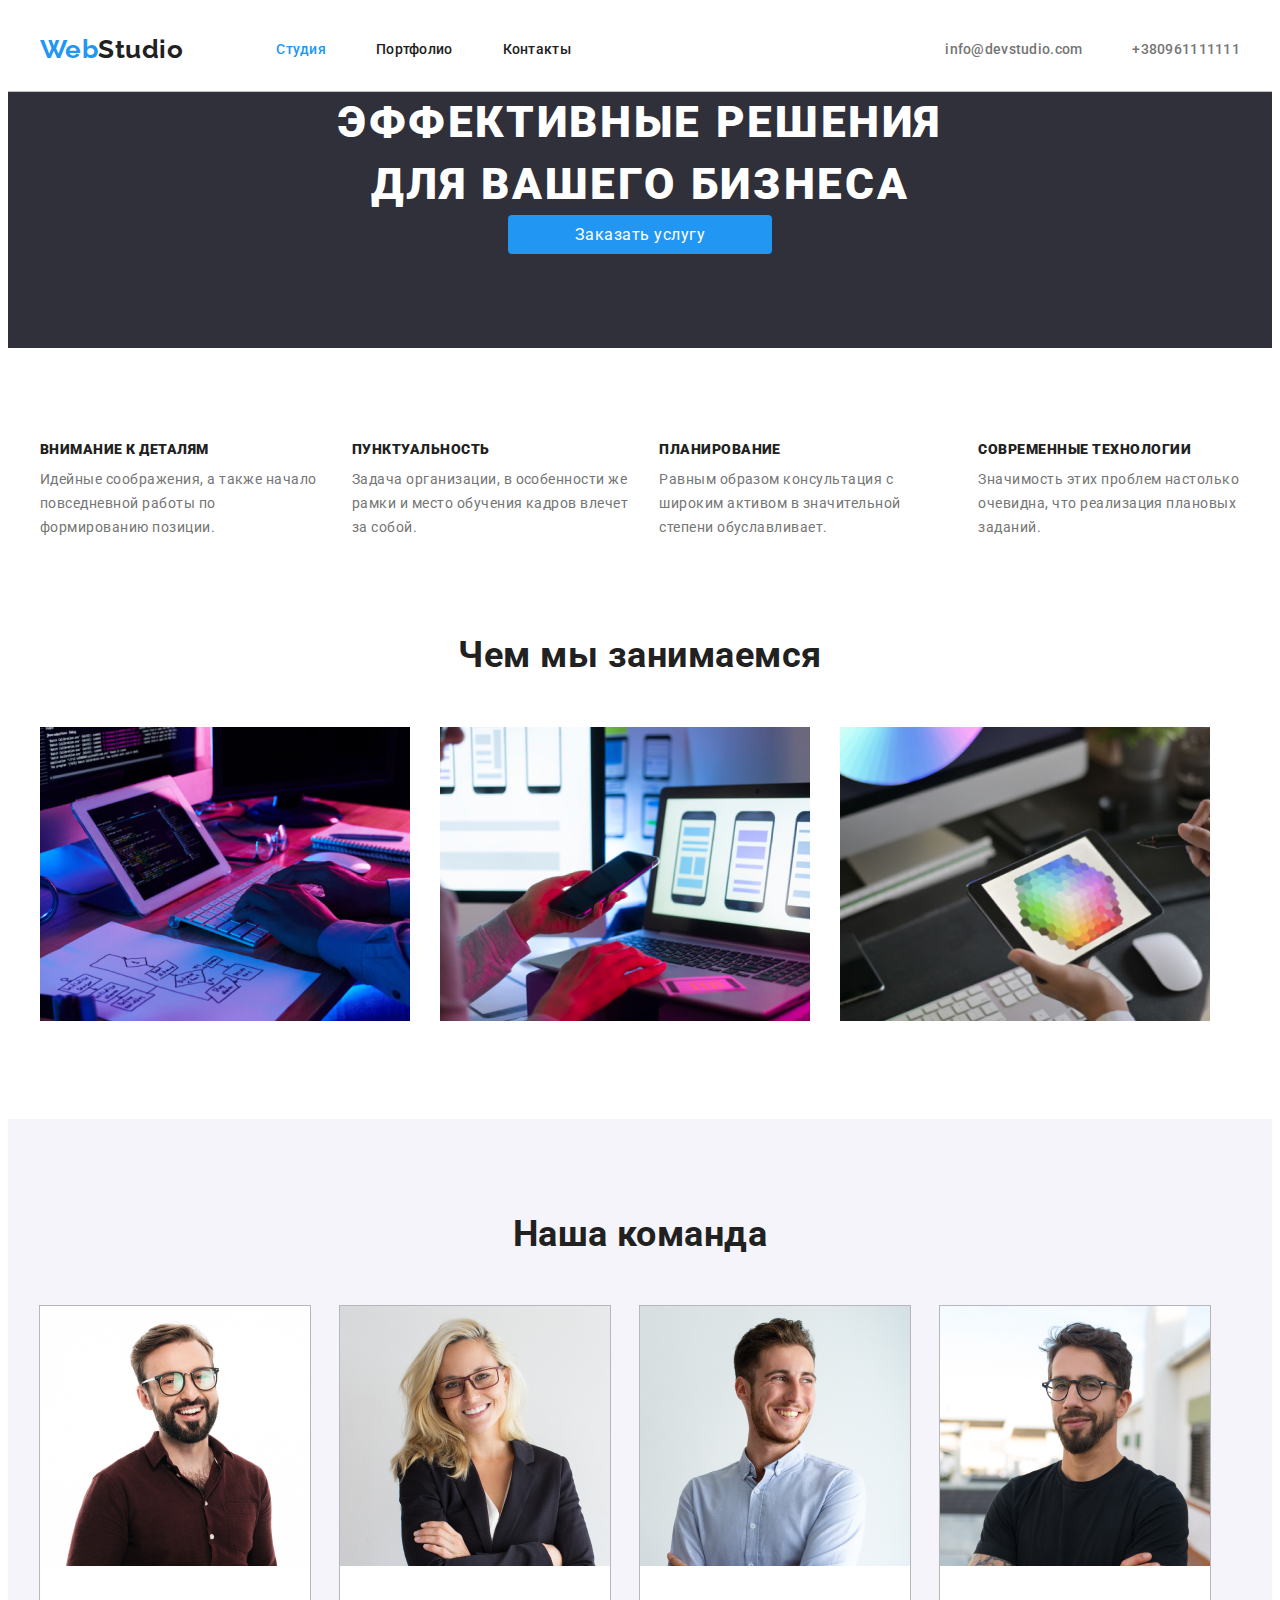
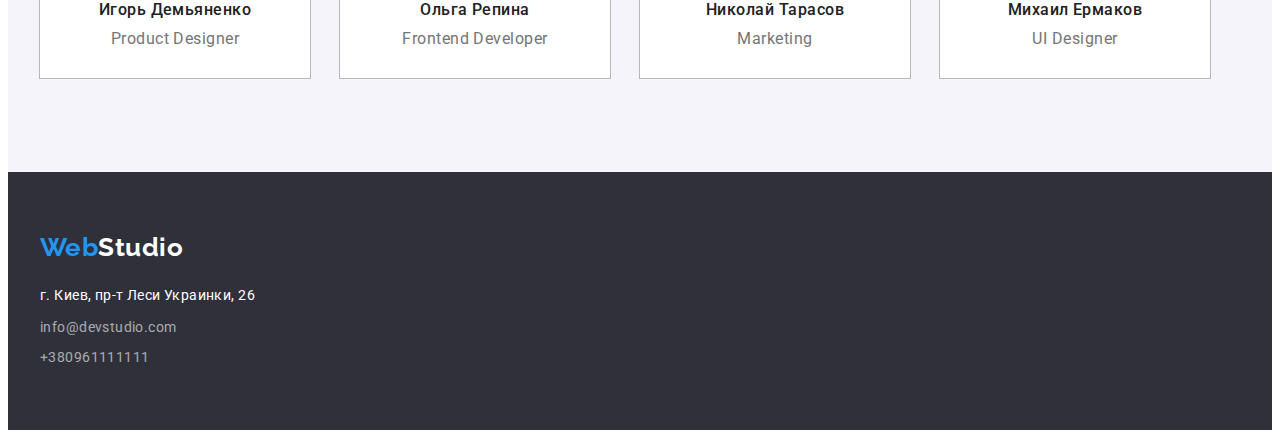
==== index.html @ 25de5cef "start hw4" ====
<!DOCTYPE html>
<html lang="ru">
<head>
    <meta charset="UTF-8">
    <meta name="viewport" content="width=device-width, initial-scale=1.0">
    <title>Document</title>
    <link rel="stylesheet" href="https://cdnjs.cloudflare.com/ajax/libs/modern-normalize/1.0.0/modern-normalize.min.css"
        integrity="sha512-ISS7cAi1PEhQ8jnbJpJZMd29NlhNj4AWYyLOSp2CE/CsHxTCu+r+t0D2yoJudVrd0/8fTVPUVDzY5Tvli75u/g=="
        crossorigin="anonymous" />
     <link rel="preconnect" href="https://fonts.gstatic.com">
    <link href="https://fonts.googleapis.com/css2?family=Raleway:wght@700&family=Roboto:wght@400;500;700;900&display=swap"
        rel="stylesheet">
    
    <link rel="stylesheet" href="./css/styles.css">
</head>
<body>
     <header class="header-container">
         <!-- Navigation container -->

    <div class="container-discharge">

         <div class="main-nav">
<nav class="main-nav">
    
   
         <a href="/" class="logo">
        <p class=" ">Web<span class="logo-black">Studio</span></p>
         </a>

        <ul class="site-nav ">

               <li class="item to-logo"><a href="/" class="link current"> Студия</a></li>
               <li class="item"><a href="./portfolio.html" class="link"> Портфолио</a></li>
               <li class="item"><a href="" class="link"> Контакты</a></li>
      
    </ul>
   
    
    </nav>
    
    <!-- Contact container -->
    <ul class="site-nav auto-margin">
        

      <li class="item">
          <a class="link text-secondary" href="mailto:info@devstudio.com">info@devstudio.com</a>
        
        </li>
    
     <li class="item"> 
         <a class="link text-secondary" href="tel:+380961111111">+380961111111</a>
        
        </li>

     </ul>
    </div>
</div>

</header>
    <!--  Block hero -->
    <main>
   
<section class="hero">
   
    <h1 class="hero-title">ЭФФЕКТИВНЫЕ РЕШЕНИЯ<br />ДЛЯ ВАШЕГО БИЗНЕСА</h1>
    <a  href="" class="button" >Заказать услугу</a>

</section>


    <!-- Our advantages -->
       <section class="advantages"> 
        <div class="container-advantages">
       <h2 hidden class="advantages-title">НАШИ ПРЕИМУШЕСТВА</h2>

      

    <ul class="advantages-list">
        <li class="advantages-item">
            <h3 class="advantages-title"><b> ВНИМАНИЕ К ДЕТАЛЯМ </b></h3>
            <p class="text">Идейные соображения, а также начало повседневной работы по формированию позиции.</p>
        </li>

        <li class="advantages-item">
            <h3 class="advantages-title"><b>ПУНКТУАЛЬНОСТЬ</b></h3>
            <p class="text">Задача организации, в особенности же рамки и место обучения кадров влечет за собой. </p>
        </li>

        <li class="advantages-item">
            <h3 class="advantages-title"><b>ПЛАНИРОВАНИЕ</b></h3>
            <p class="text">Равным образом консультация с широким активом в значительной степени обуславливает.</p>
        </li>

        <li class="advantages-item">
        <h3 class="advantages-title"><b>СОВРЕМЕННЫЕ ТЕХНОЛОГИИ</b></h3>
        <p class="text">Значимость этих проблем настолько очевидна, что реализация плановых заданий.</p>
        </li>

    </ul>
        </div>

</section>
        <!-- About our work -->
<section class="section">

    <div class="container">
        <h2 class="section-title out-work">Чем мы занимаемся</h2>
        
        <ul class="out-work-img">
        
            <li class="img-work">
                <a href="">
                    <img src="./img/box1.jpg" alt="" width="370" height="294">
                </a>
            </li>
            <li class="img-work">
                <a href="">
                    <img src="./img/box2.jpg" alt="" width="370" height="294">
                </a>
            </li>
            <li class="img-work">
                <a href="">
                    <img src="./img/box3.jpg" alt="" width="370" height="294">
                </a>
            </li>
        </ul>
    </div>

   
</section>
            <!-- our team -->
           
            

    <section class="section background-team">

        <div class="team-container ">

    
    <h3 class="section-title team-margin">Наша команда</h3>
    
    <ul class="our-team">
        
        <li class="team">
            <img src="./img/img1.jpg"  alt="team cart-1" width="270" height="260">
        <b class="section-title worker">Игорь Демьяненко</b>
            <p class="profession"  lang="en">Product Designer</p>
         </li>
        
        

        <li class="team">
         <img src="./img/img2.jpg"   alt="team cart-2" width="270" height="260">
        <b class="section-title worker">Ольга Репина</b>
            <p class="profession"  lang="en">Frontend Developer</p>
         </li>


        
         <li class="team">
        <img src="./img/img3.jpg"  alt="team cart-3" width="270" height="260">
        <b class="section-title worker">Николай Тарасов</b>
            <p class="profession" lang="en">Marketing</p>
         </li>
        
        
        
         <li class="team">
        <img  src="./img/img4.jpg" alt="team cart-4" width="270" height="260">
         <b class="section-title worker">Михаил Ермаков</b>
            <p class="profession" lang="en">UI Designer</p>
         </li>
        
        
    </ul>
</div>

</section>


</main>

<footer class="main-footer">

    <div class="container-footer">

    <a href="/" class="logo">
        <p class="logotype">Web<span class="logo-white">Studio</span></p>
    </a>

    <address class="map-addres"><a class="link color" href="https://goo.gl/maps/P3N7a8cpFeK4ErDN9"> г. Киев, пр-т Леси Украинки, 26</a>

    <ul class="main-addres">
        <li class="mail-link"> 
            <a class="link" href="mailto:info@devstudio.com">info@devstudio.com</a>
        </li>
    
        <li class="tell-link"> 
            <a class="link" href="tel:+380961111111">+380961111111</a>
        </li>
    </ul>

    </address>
    </div>

</footer>

</body>



</html>
---- css/styles.css ----
/* основний колір заголовків| color: #212121 */
/* масивний текст| color: #757575 */
/* білий колір(фон,герой)| color: #FFFFFF */
/* колір силок| color: #2196F3 */
/* footer color (фон)| background: #2f303a  */
/* our team(фон) |background: #F5F4FA */

:root {
  --main-color-titles-color: #212121;
  --massive-text-color: #757575;
  --white-bg-color: #ffffff;
  --color-forces-color: #2196f3;
  --footer-background-color: #2f303a;
  --our-team: #f5f4fa;
  --main-letter-spacing: 0.03em;
}

body {
  background-color: var(--white-bg-color);
  color: var(--massive-text-color);
  font-family: Roboto, sans-serif;
  letter-spacing: var(--main-letter-spacing);
}

a {
  text-decoration: none;
}

ul {
  list-style: none;
}

.header-container {
  border-bottom: 1px solid rgba(0, 0, 0, 0.25);
}

.main-nav {
  display: flex;
  align-items: center;
}

.container-margin {
  width: 1200px;
  margin-right: auto;
  margin-left: auto;

  padding-left: 15px;
  padding-right: 15px;
}

.container-discharge {
  width: 1200px;
  margin-right: auto;
  margin-left: auto;

  padding-left: 15px;
  padding-right: 15px;
  margin-bottom: 0;
}

.container {
  width: 1200px;
  margin-right: auto;
  margin-left: auto;

  padding-left: 15px;
  padding-right: 15px;
}

/* logo*/

.logo {
  color: var(--color-forces-color);

  font-family: Raleway, sans-serif;
  font-weight: 700;

  font-size: 26px;
  line-height: 1.2;
  text-decoration: none;
  display: flex;
  align-items: center;
}

.logo-black {
  color: var(--main-color-titles-color);
}

.logo-white {
  color: var(--white-bg-color);
}

/*navigate*/

.site-nav .link {
  color: var(--main-color-titles-color);
  text-decoration: none;
  display: block;
  padding-top: 32px;
  padding-bottom: 32px;
}

.site-nav .text-secondary {
  color: var(--massive-text-color);
}

.site-nav .link.current {
  color: var(--color-forces-color);
}

.site-nav {
  padding-left: 0;
}

.site-nav {
  font-weight: 500;
  font-size: 14px;
  line-height: 1.14;
  letter-spacing: 0.02em;
  margin-top: 0;
  margin-bottom: 0;
  display: flex;
}

.site-nav .to-logo {
  margin-left: 93px;
}

.auto-margin {
  margin-left: auto;
}

.site-nav .item + .item {
  margin-left: 50px;
}

.site-nav .link:hover,
.site-nav .link:focus {
  color: var(--color-forces-color);
}

.hero {
  background-color: var(--footer-background-color);
  text-align: center;

  padding-bottom: 94px;
  margin-top: 0;
}

.hero .hero-title {
  color: var(--white-bg-color);

  font-weight: 900;
  font-size: 44px;
  line-height: 1.4;
  letter-spacing: 0.06em;
  margin-top: 0;
  margin-bottom: 0;
}

/*Our advantages */

.container-advantages {
  width: 1200px;
  margin-right: auto;
  margin-left: auto;

  padding-left: 15px;
  padding-right: 15px;
}

.advantages {
  padding-top: 94px;
}

.advantages-list {
  margin-top: 0;
  margin-bottom: 0;
  display: flex;
  padding-left: 0;
}

.advantages-list .advantages-item + .advantages-item {
  margin-left: 30px;
}

.advantages .advantages-title {
  color: var(--main-color-titles-color);
  font-weight: 700;
  font-size: 14px;
  line-height: 1.14;
  margin-top: 0;
  margin-bottom: 10px;
}

.advantages .text {
  font-weight: 400;
  font-size: 14px;
  line-height: 1.7;
  margin-top: 0;
  margin-bottom: 0;
}

/* our work and team*/

.section .section-title {
  color: var(--main-color-titles-color);

  font-weight: 700;
  font-size: 36px;
  line-height: 1.2;
  margin-top: 0;
  margin-bottom: 0;
  text-align: center;
}

.section {
  padding-bottom: 94px;
  padding-top: 94px;
}

.section .out-work {
  margin-top: 0;
  margin-bottom: 50px;
}

.section .team-margin {
  margin-bottom: 50px;
}

.out-work-img .img-work + .img-work {
  margin-left: 30px;
}

.out-work-img {
  display: flex;

  margin-bottom: 0;
  margin-top: 0;
  padding-left: 0;
}

.our-team {
  display: flex;
  margin-top: 0;
  margin-bottom: 0;
  padding-left: 0;
}

.our-team > .team {
  background-color: var(--white-bg-color);
  text-align: center;
  outline: 1px solid rgba(0, 0, 0, 0.25);
}

.our-team .team:not(:last-child) {
  margin-right: 30px;
}

.team .worker {
  padding-bottom: 0;
  padding-top: 0;
}

.background-team {
  background-color: var(--our-team);
}

.team-container {
  margin-bottom: 0;
  width: 1200px;
  margin-right: auto;
  margin-left: auto;

  padding-left: 15px;
  padding-right: 15px;

  background-color: var(--our-team);
}

.section .worker {
  display: block;
  font-weight: 500;
  font-size: 16px;
  line-height: 1.2;
  padding-top: 30px;
}

.section .section-title > .worker {
  padding-top: 30px;
}

.section .profession {
  font-weight: 400;
  font-size: 16px;
  line-height: 1.2;
  margin-top: 0;
  margin-bottom: 0;
  padding-bottom: 30px;
  padding-top: 10px;
}

.our-team .team-cart {
  padding-bottom: 30px;
}

/*portfolio navigate*/

.container-portfolio {
  width: 1200px;
  margin-right: auto;
  margin-left: auto;

  padding-left: 15px;
  padding-right: 15px;
}

.work-nav {
  padding-top: 94px;
  padding-bottom: 94px;
}

.navigation .nav-title {
  color: var(--main-color-titles-color);
  margin-top: 0;
  margin-bottom: 0;
}

.button {
  color: var(--white-bg-color);
  background-color: var(--color-forces-color);
  font-family: inherit;
  border-radius: 4px;

  display: inline-block;
  min-width: 200px;
  text-align: center;
  padding: 10px 32px;
}

.navigation .nav-title:hover,
.navigation .nav-title:focus {
  color: var(--white-bg-color);
  background-color: var(--color-forces-color);
}

.navigation .nav-title {
  font-family: inherit;

  font-weight: 500;
  font-size: 16px;
  line-height: 1.6;
  text-align: center;
  letter-spacing: var(--main-letter-spacing);

  border-radius: 4px;
  padding: 6px 22px;
  background-color: var(--our-team);
  border: transparent;
  box-shadow: 0px 3px 1px rgba(0, 0, 0, 0.1), 0px 1px 2px rgba(0, 0, 0, 0.08),
    0px 2px 2px rgba(0, 0, 0, 0.12);
}

.navigation .navigation-page:not(:last-child) {
  margin-right: 8px;
}

.navigation {
  margin-top: 0;
  margin-bottom: 50px;
  display: flex;
  justify-content: center;
  text-align: center;
  padding-bottom: 0;
  padding-left: 0;
}

/*examples*/

.examples .examples-title {
  color: var(--main-color-titles-color);

  font-weight: 700;
  font-size: 18px;
  line-height: 2;
  letter-spacing: 0.06em;
  margin-top: 0;
  margin-bottom: 0;
  padding-bottom: 4px;
}

.examples {
  margin-top: 0;
  margin-bottom: 0;
  padding-left: 0;
  display: flex;
  flex-wrap: wrap;
}

.examples .examples-work {
  margin-right: 30px;
  margin-bottom: 30px;
  outline: 1px solid #eeeeee;
}

.examples .examples-work:hover,
.examples .examples-work:focus {
  color: #757575;
  box-shadow: 0px 1px 1px rgba(0, 0, 0, 0.12), 0px 4px 4px rgba(0, 0, 0, 0.06),
    1px 4px 6px rgba(0, 0, 0, 0.16);
}

.examples-work:nth-child(3n) {
  margin-right: 0;
}

.examples-work:nth-last-child(-n + 3) {
  margin-bottom: 0;
}

.examples .variety {
  color: var(--massive-text-color);

  font-weight: 400;
  font-size: 16px;
  line-height: 1.87;
  margin-top: 0;
  margin-bottom: 0;
}

.examples-cont {
  padding: 20px 24px;
}

/* footer*/

footer {
  background-color: var(--footer-background-color);
  padding-bottom: 60px;
  padding-top: 60px;
}

.container-footer {
  width: 1200px;
  margin-right: auto;
  margin-left: auto;

  padding-left: 15px;
  padding-right: 15px;
  margin-bottom: 0;
}

.logotype {
  margin-top: 0;
  margin-bottom: 20px;
  padding-bottom: 0;
  padding-top: 0;
}

.main-addres {
  margin-top: 0;
  margin-bottom: 0;
  padding-left: 0;
}

.main-addres .mail-link {
  margin-bottom: 6px;
  margin-top: 9px;
}

.main-addres .tell-link {
  padding-bottom: 0;
  margin-bottom: 0;
}

footer .link {
  color: rgba(255, 255, 255, 0.6);
  font-style: normal;
  font-size: 14px;
  line-height: 1.7;
  letter-spacing: var(--main-letter-spacing);
}

footer .link:hover,
footer .link:focus {
  color: var(--color-forces-color);
}

footer .link.color {
  color: var(--white-bg-color);
  padding-bottom: 0;
}
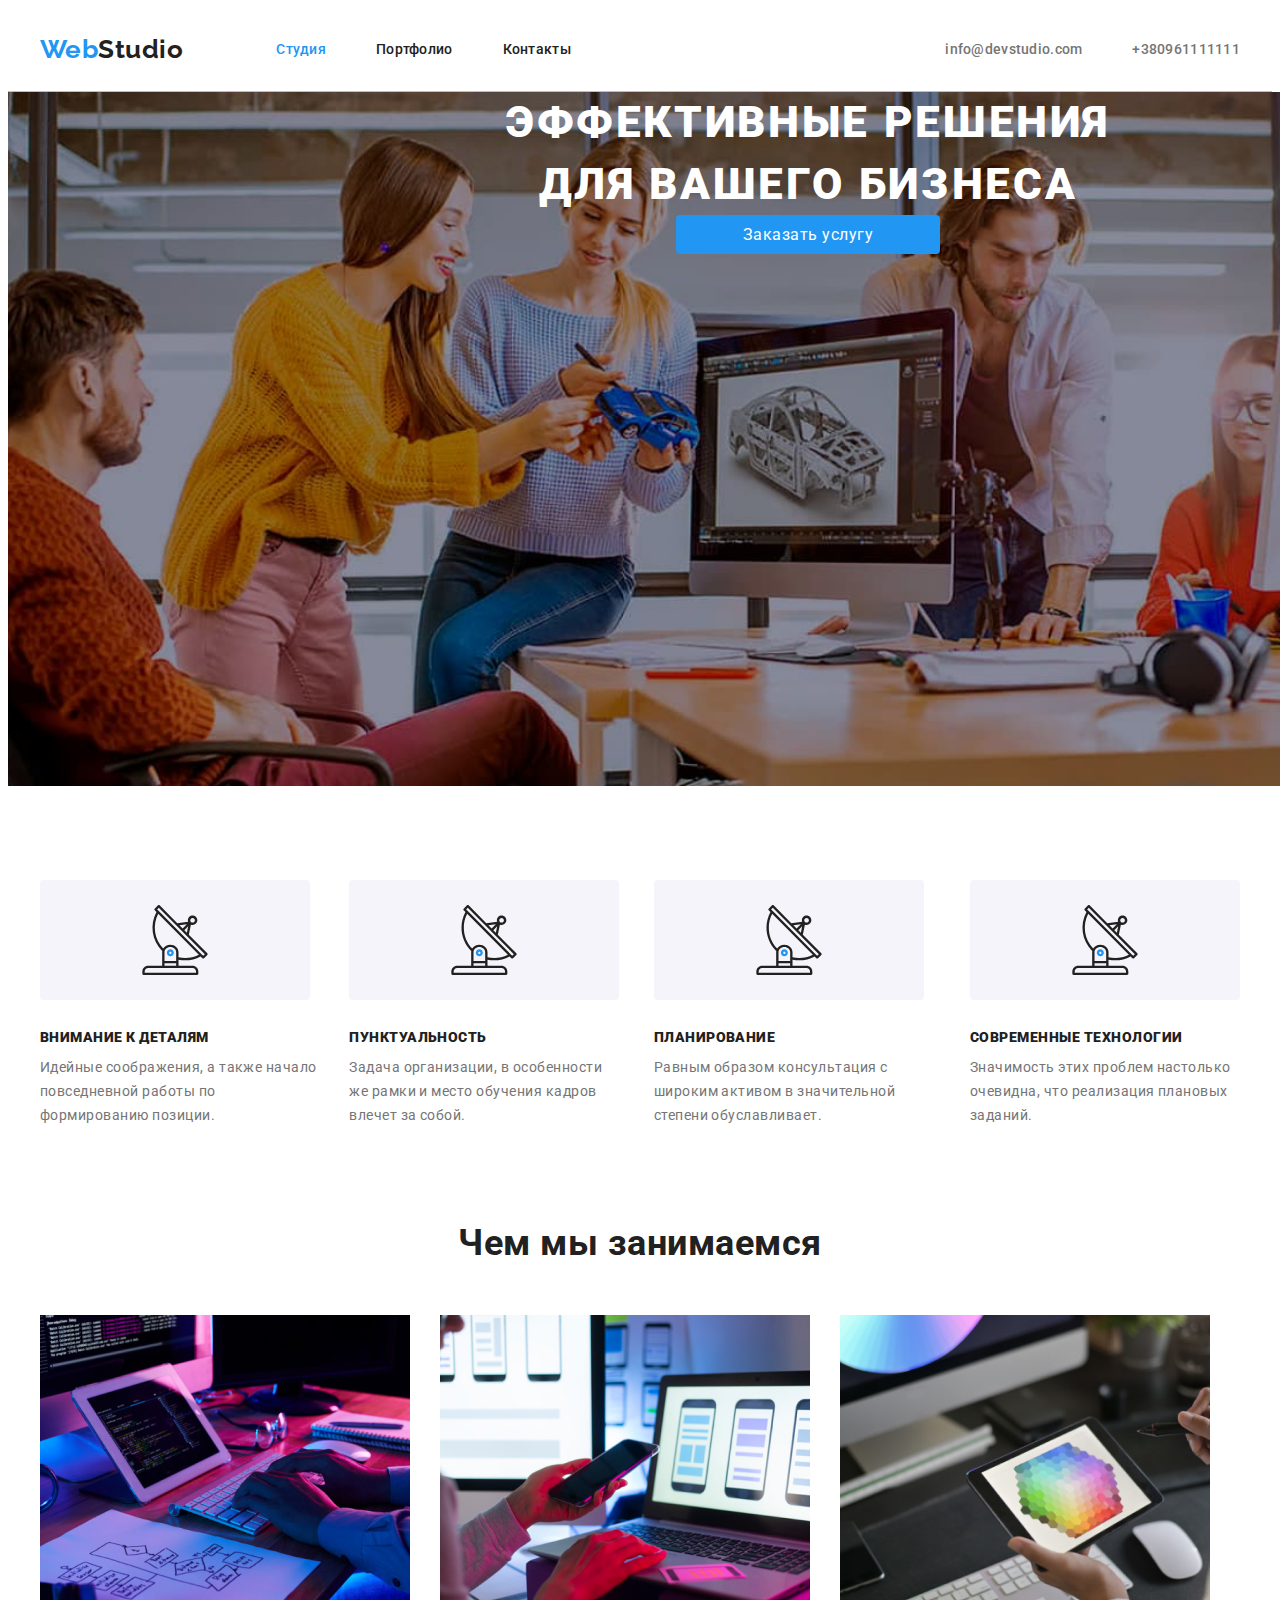
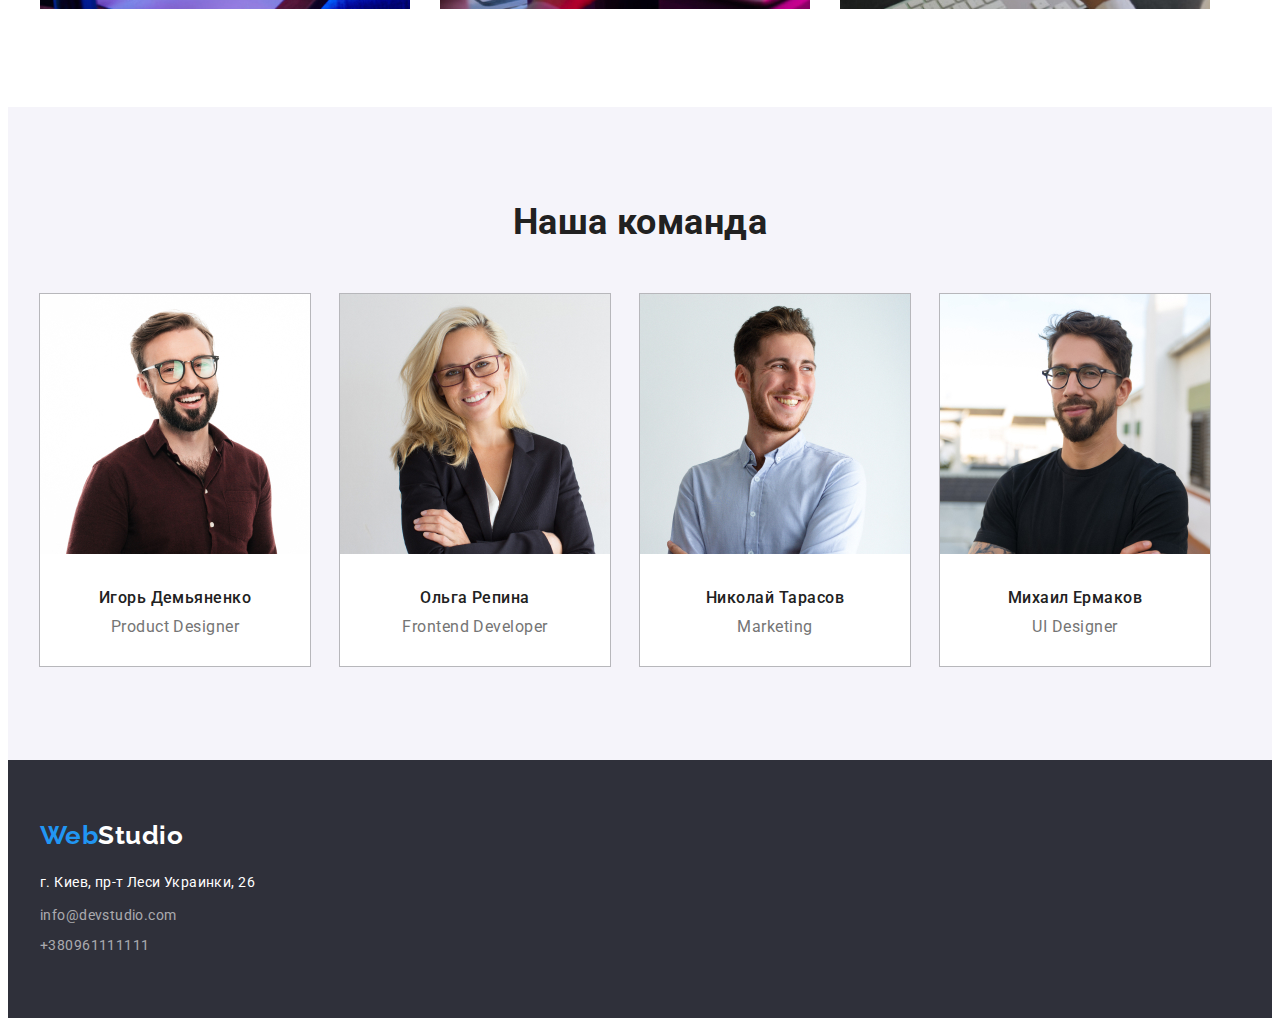
==== commit 9c529b4b: "дод. іконки ц-з  background-image в   Our advantages" ====
--- a/index.html
+++ b/index.html
@@ -42,12 +42,12 @@
     <ul class="site-nav auto-margin">
         
 
-      <li class="item">
+      <li class="item icon">
           <a class="link text-secondary" href="mailto:info@devstudio.com">info@devstudio.com</a>
         
         </li>
     
-     <li class="item"> 
+     <li class="item icon"> 
          <a class="link text-secondary" href="tel:+380961111111">+380961111111</a>
         
         </li>
--- a/css/styles.css
+++ b/css/styles.css
@@ -139,12 +139,25 @@
   color: var(--color-forces-color);
 }
 
+/* HERO */
+
 .hero {
   background-color: var(--footer-background-color);
   text-align: center;
 
   padding-bottom: 94px;
   margin-top: 0;
+
+  min-width: 1600px;
+  min-height: 600px;
+  margin-left: auto;
+  margin-right: auto;
+
+  background-image: url(../img/hero/hero.jpg);
+
+  background-repeat: no-repeat;
+  background-size: cover;
+  background-position: center;
 }
 
 .hero .hero-title {
@@ -199,6 +212,24 @@
   line-height: 1.7;
   margin-top: 0;
   margin-bottom: 0;
+}
+
+.advantages-item::before {
+  content: '';
+  display: block;
+  width: 270px;
+  height: 120px;
+  /* outline: 1px solid red; */
+  background-color: #f5f4fa;
+  margin-bottom: 30px;
+  border-radius: 4px;
+  background-repeat: no-repeat;
+  background-size: auto;
+  background-position: center;
+}
+
+.advantages-item::before {
+  background-image: url(../img/icon/antenna.svg);
 }
 
 /* our work and team*/
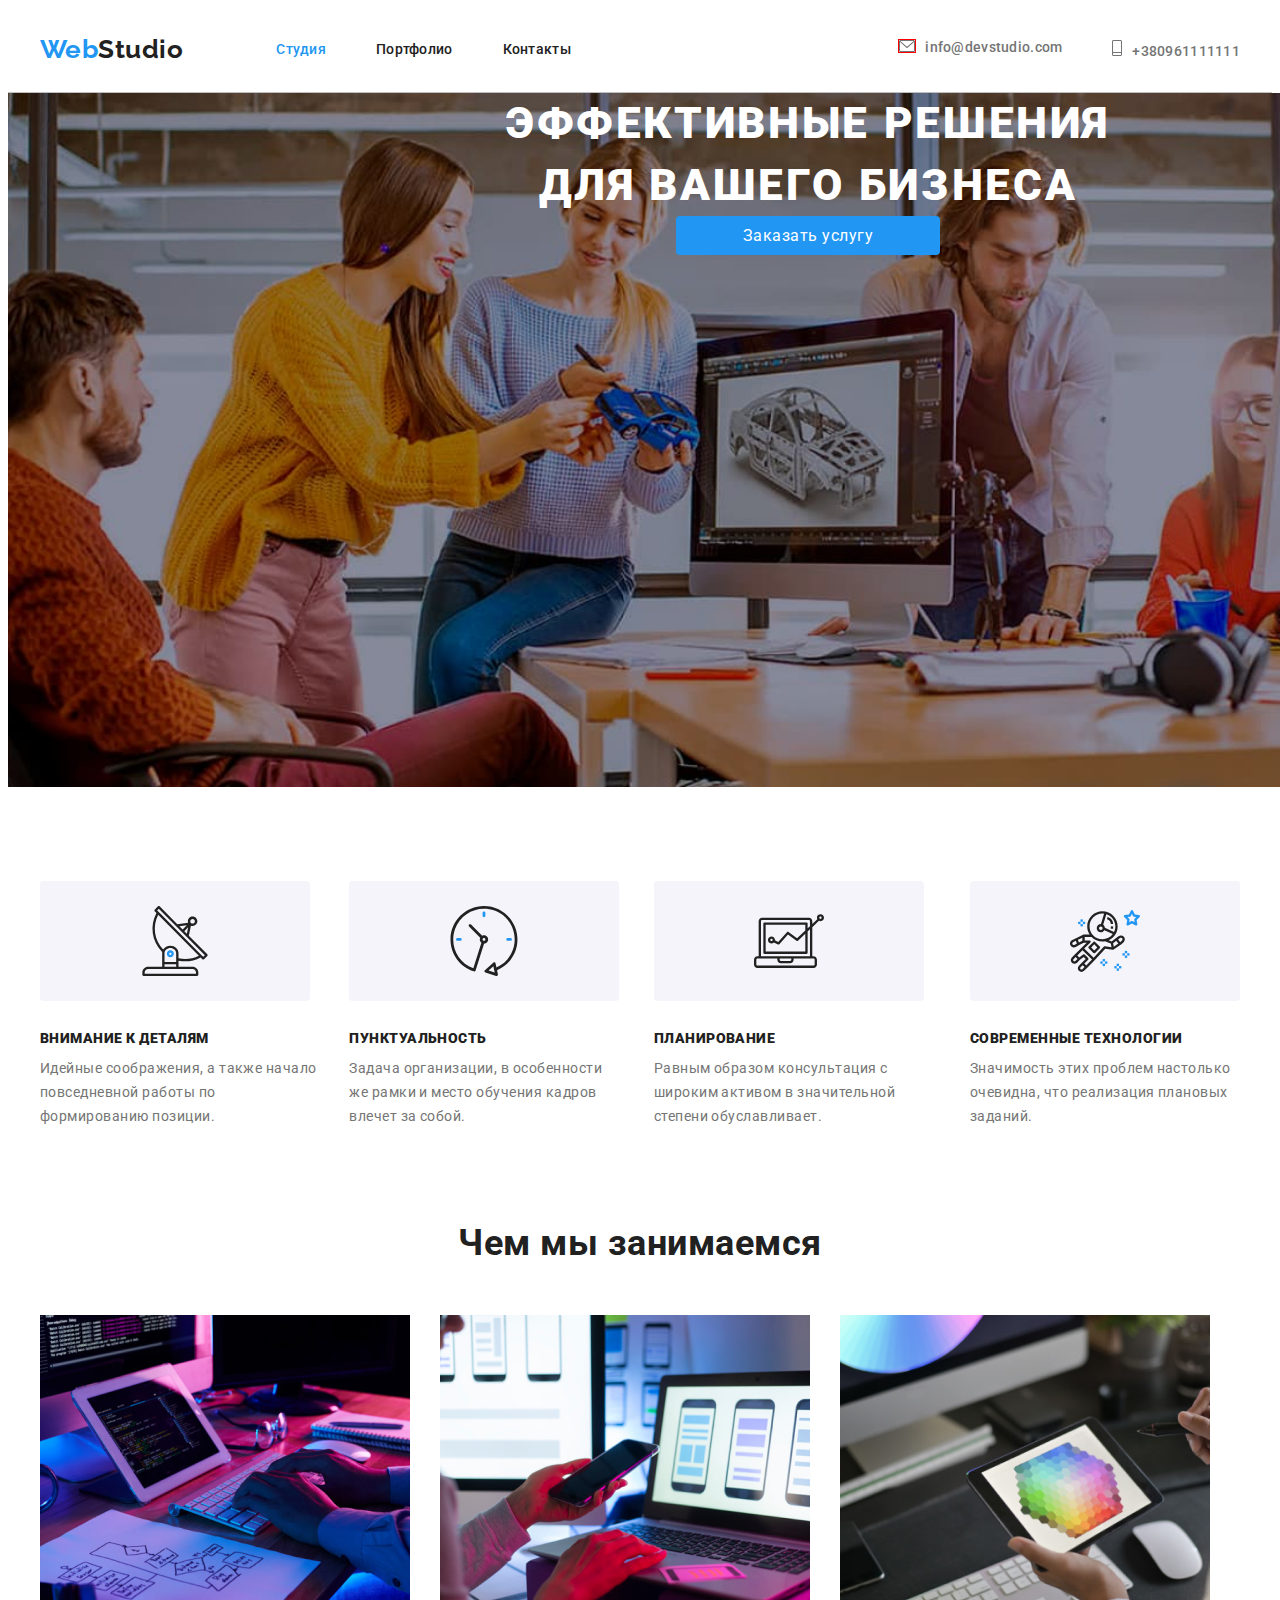
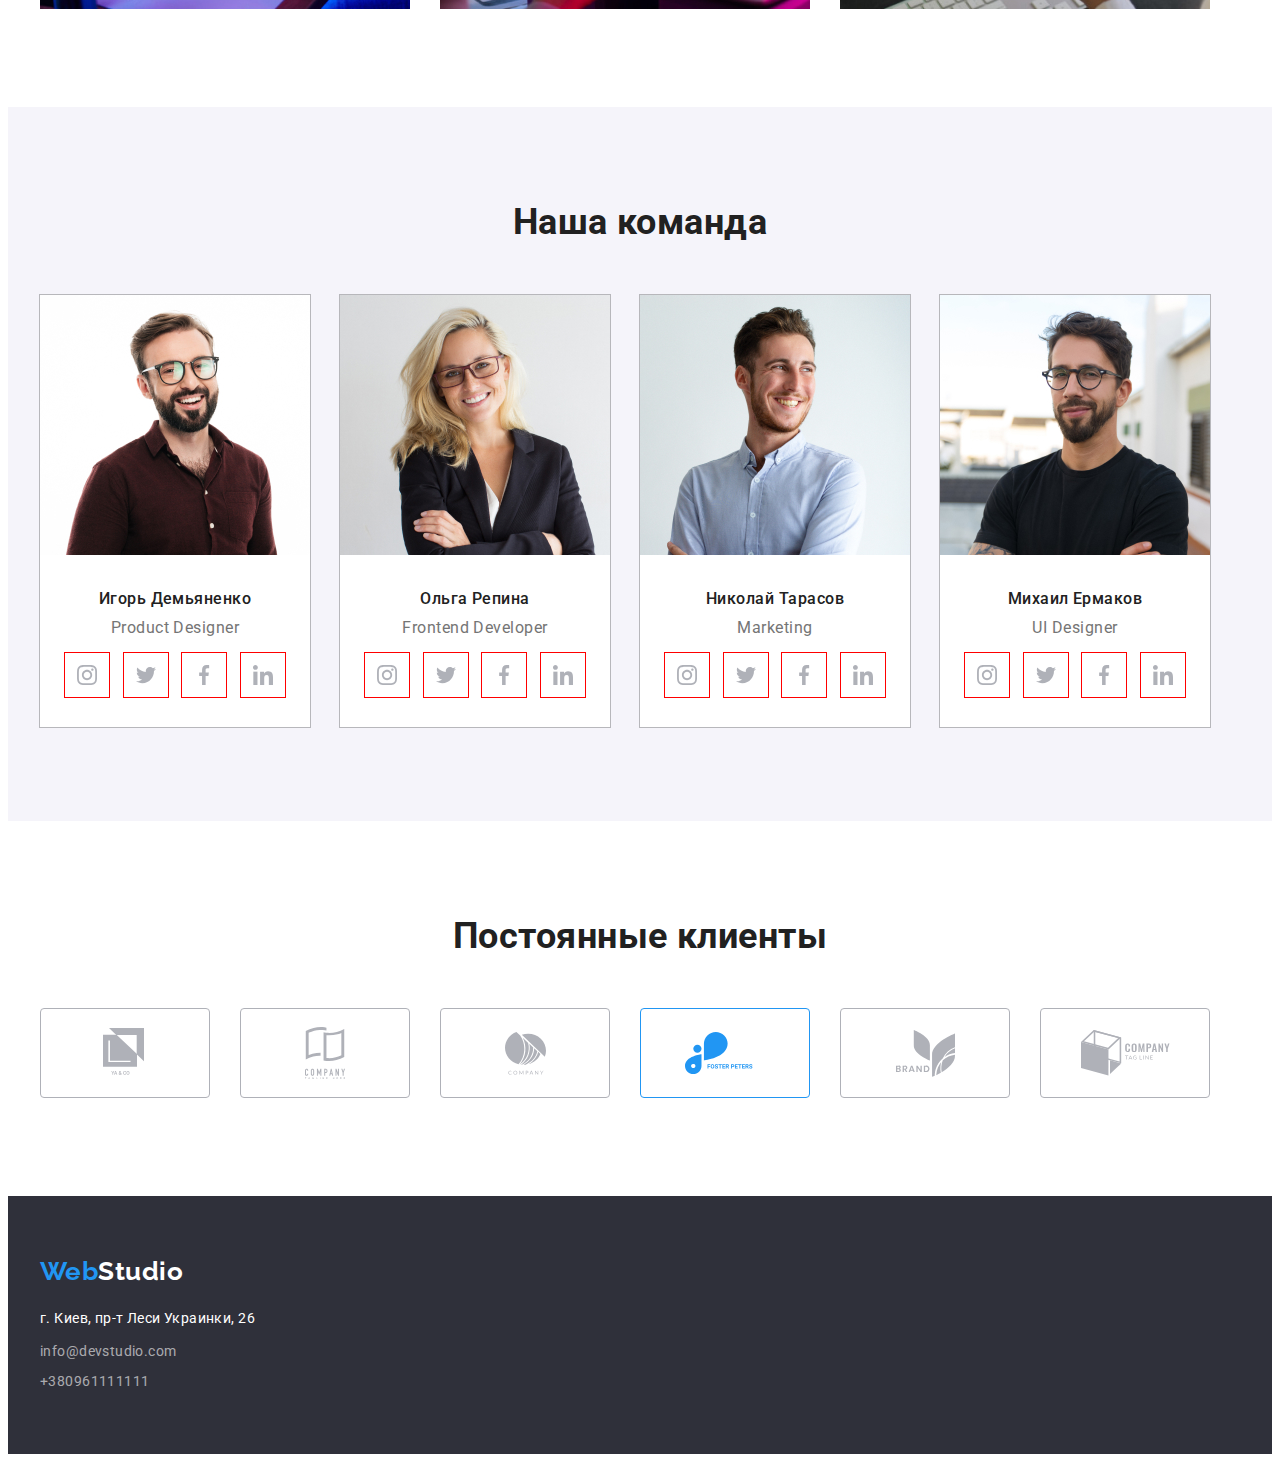
==== commit a06a7e6c: "іконки ч-з css" ====
--- a/index.html
+++ b/index.html
@@ -39,16 +39,16 @@
     </nav>
     
     <!-- Contact container -->
-    <ul class="site-nav auto-margin">
-        
-
-      <li class="item icon">
-          <a class="link text-secondary" href="mailto:info@devstudio.com">info@devstudio.com</a>
-        
-        </li>
-    
-     <li class="item icon"> 
-         <a class="link text-secondary" href="tel:+380961111111">+380961111111</a>
+    <ul class="site-nav auto-margin ">
+        
+
+      <li class="item ">
+          <a class="link text-secondary icon-mail " href="mailto:info@devstudio.com">info@devstudio.com</a>
+        
+        </li>
+    
+     <li class="item bloc-icon"> 
+         <a class="link text-secondary icon-tel" href="tel:+380961111111">+380961111111</a>
         
         </li>
 
@@ -76,22 +76,22 @@
       
 
     <ul class="advantages-list">
-        <li class="advantages-item">
+        <li class="advantages-item icon-antena">
             <h3 class="advantages-title"><b> ВНИМАНИЕ К ДЕТАЛЯМ </b></h3>
             <p class="text">Идейные соображения, а также начало повседневной работы по формированию позиции.</p>
         </li>
 
-        <li class="advantages-item">
+        <li class="advantages-item icon-clock">
             <h3 class="advantages-title"><b>ПУНКТУАЛЬНОСТЬ</b></h3>
             <p class="text">Задача организации, в особенности же рамки и место обучения кадров влечет за собой. </p>
         </li>
 
-        <li class="advantages-item">
+        <li class="advantages-item  icon-display">
             <h3 class="advantages-title"><b>ПЛАНИРОВАНИЕ</b></h3>
             <p class="text">Равным образом консультация с широким активом в значительной степени обуславливает.</p>
         </li>
 
-        <li class="advantages-item">
+        <li class="advantages-item icon-astronavt">
         <h3 class="advantages-title"><b>СОВРЕМЕННЫЕ ТЕХНОЛОГИИ</b></h3>
         <p class="text">Значимость этих проблем настолько очевидна, что реализация плановых заданий.</p>
         </li>
@@ -145,6 +145,28 @@
             <img src="./img/img1.jpg"  alt="team cart-1" width="270" height="260">
         <b class="section-title worker">Игорь Демьяненко</b>
             <p class="profession"  lang="en">Product Designer</p>
+            <ul class="social">
+                <li class="social-link instagram">
+                    <a href="">
+                        
+                    </a>
+                </li>
+                <li class="social-link twiter">
+                    <a href="">
+                        
+                    </a>
+                </li>
+                <li class="social-link facebook">
+                    <a href="">
+                        
+                    </a>
+                </li>
+                <li class="social-link linkedin">
+                    <a href="">
+                    
+                    </a>
+                </li>
+            </ul>
          </li>
         
         
@@ -153,6 +175,28 @@
          <img src="./img/img2.jpg"   alt="team cart-2" width="270" height="260">
         <b class="section-title worker">Ольга Репина</b>
             <p class="profession"  lang="en">Frontend Developer</p>
+            <ul class="social">
+                <li class="social-link instagram">
+                    <a href="">
+            
+                    </a>
+                </li>
+                <li class="social-link twiter">
+                    <a href="">
+            
+                    </a>
+                </li>
+                <li class="social-link facebook">
+                    <a href="">
+            
+                    </a>
+                </li>
+                <li class="social-link linkedin">
+                    <a href="">
+            
+                    </a>
+                </li>
+            </ul>
          </li>
 
 
@@ -161,6 +205,28 @@
         <img src="./img/img3.jpg"  alt="team cart-3" width="270" height="260">
         <b class="section-title worker">Николай Тарасов</b>
             <p class="profession" lang="en">Marketing</p>
+            <ul class="social">
+                <li class="social-link instagram">
+                    <a href="">
+            
+                    </a>
+                </li>
+                <li class="social-link twiter">
+                    <a href="">
+            
+                    </a>
+                </li>
+                <li class="social-link facebook">
+                    <a href="">
+            
+                    </a>
+                </li>
+                <li class="social-link linkedin">
+                    <a href="">
+            
+                    </a>
+                </li>
+            </ul>
          </li>
         
         
@@ -169,12 +235,80 @@
         <img  src="./img/img4.jpg" alt="team cart-4" width="270" height="260">
          <b class="section-title worker">Михаил Ермаков</b>
             <p class="profession" lang="en">UI Designer</p>
+            <ul class="social">
+                <li class="social-link instagram">
+                    <a href="">
+            
+                    </a>
+                </li>
+                <li class="social-link twiter">
+                    <a href="">
+            
+                    </a>
+                </li>
+                <li class="social-link facebook">
+                    <a href="">
+            
+                    </a>
+                </li>
+                <li class="social-link linkedin">
+                    <a href="">
+            
+                    </a>
+                </li>
+            </ul>
+
          </li>
         
         
     </ul>
 </div>
 
+</section>
+
+<section class="section">
+    <div class="container">
+
+        <h2 class="section-title">Постоянные клиенты</h2>
+        <ul class="clients">
+            <li class="client-item one-client">
+                <a  href="">
+                    
+                </a>
+            </li>
+
+            <li class="client-item two-client">
+                <a href="">
+                    
+                </a>
+            </li>
+
+            <li class="client-item three-client">
+                <a href="">
+                    
+                </a>
+            </li>
+
+            <li class="client-item four-client">
+                <a href="">
+                    
+                </a>
+            </li>
+
+            <li class="client-item five-client">
+                <a href="">
+                    
+                </a>
+            </li>
+
+            <li class="client-item six-client">
+                <a href="">
+                    
+                </a>
+            </li>
+
+        </ul>
+    </div>
 </section>
 
 
--- a/css/styles.css
+++ b/css/styles.css
@@ -137,6 +137,33 @@
 .site-nav .link:hover,
 .site-nav .link:focus {
   color: var(--color-forces-color);
+}
+
+.icon-mail::before {
+  content: '';
+  display: inline-flex;
+  height: 12px;
+  width: 16px;
+  margin-right: 10px;
+  position: relative;
+  background-image: url(../img/icon/mail.svg);
+  background-repeat: no-repeat;
+  background-size: contain;
+  outline: 1px solid red;
+}
+
+.icon-tel::before {
+  content: '';
+  display: inline-flex;
+  height: 16px;
+  width: 10px;
+  margin-right: 10px;
+
+  position: relative;
+  background-image: url(../img/icon/tell.svg);
+  /* outline: 1px solid red; */
+  background-repeat: no-repeat;
+  background-size: contain;
 }
 
 /* HERO */
@@ -228,8 +255,20 @@
   background-position: center;
 }
 
-.advantages-item::before {
+.icon-antena::before {
   background-image: url(../img/icon/antenna.svg);
+}
+
+.icon-clock::before {
+  background-image: url(../img/icon/clock.svg);
+}
+
+.icon-display::before {
+  background-image: url(../img/icon/display.svg);
+}
+
+.icon-astronavt::before {
+  background-image: url(../img/icon/astronaut.svg);
 }
 
 /* our work and team*/
@@ -327,12 +366,95 @@
   line-height: 1.2;
   margin-top: 0;
   margin-bottom: 0;
-  padding-bottom: 30px;
+
   padding-top: 10px;
 }
 
 .our-team .team-cart {
   padding-bottom: 30px;
+}
+
+.social {
+  padding-left: 0;
+  padding-top: 16px;
+  padding-bottom: 30px;
+}
+
+.social .social-link {
+  display: inline-flex;
+  content: '';
+  align-items: center;
+  width: 44px;
+  height: 44px;
+  outline: 1px solid red;
+}
+
+.instagram {
+  background-image: url(../img/icon-social/instagram.svg);
+}
+
+.twiter {
+  background-image: url(../img/icon-social/twiter.svg);
+}
+
+.facebook {
+  background-image: url(../img/icon-social/faceb.svg);
+}
+
+.linkedin {
+  background-image: url(../img/icon-social/in.svg);
+}
+
+.social-link:not(:last-child) {
+  margin-right: 10px;
+}
+
+/* CLIENTS */
+
+.clients .client-item {
+  content: '';
+  width: 170px;
+  height: 90px;
+
+  flex-wrap: wrap;
+
+  margin-top: 50px;
+  background-size: contain;
+}
+
+.clients {
+  padding-left: 0;
+  margin-bottom: 0;
+  margin-top: 0;
+  display: inline-flex;
+}
+
+.clients .client-item:not(:last-child) {
+  margin-right: 30px;
+}
+
+.one-client {
+  background-image: url(../img/clients/client\ one.svg);
+}
+
+.two-client {
+  background-image: url(../img/clients/client\ two.svg);
+}
+
+.three-client {
+  background-image: url(../img/clients/client\ three.svg);
+}
+
+.four-client {
+  background-image: url(../img/clients/client\ four.svg);
+}
+
+.five-client {
+  background-image: url(../img/clients/client\ five.svg);
+}
+
+.six-client {
+  background-image: url(../img/clients/client\ six.svg);
 }
 
 /*portfolio navigate*/
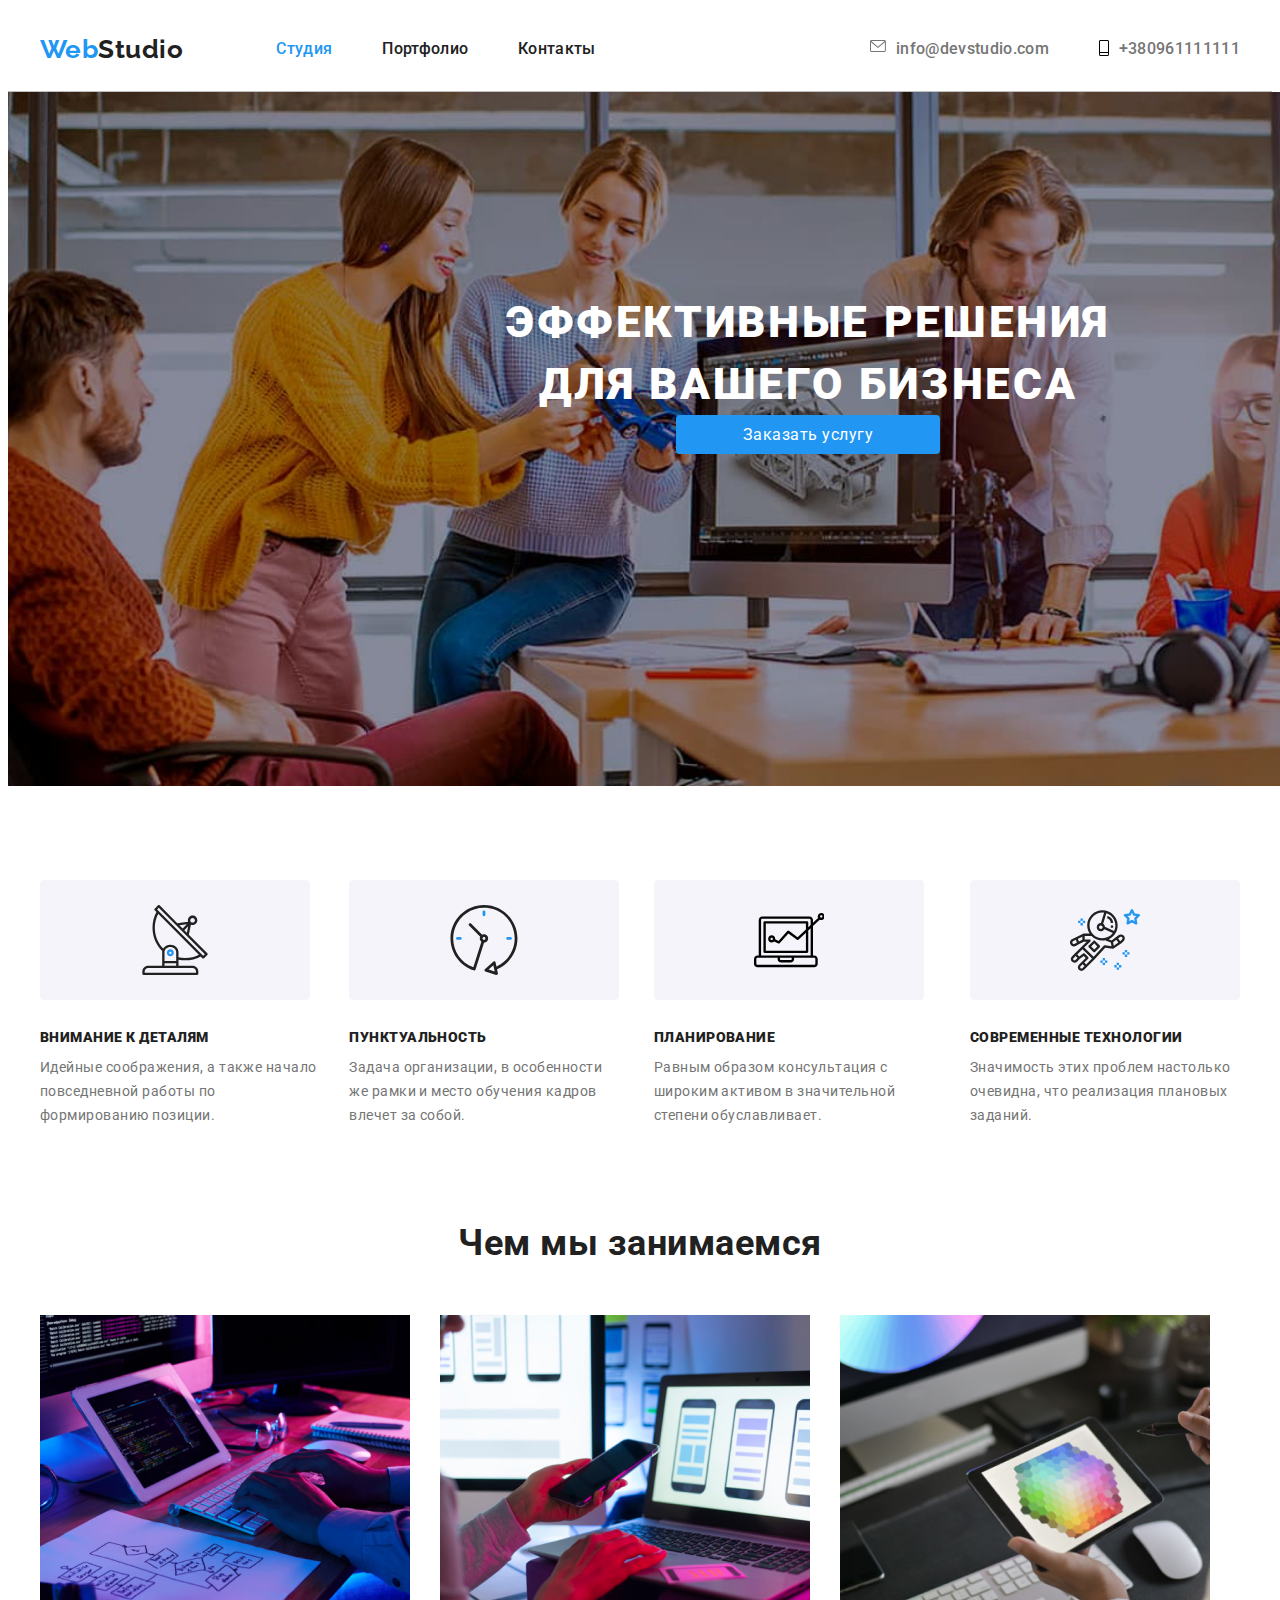
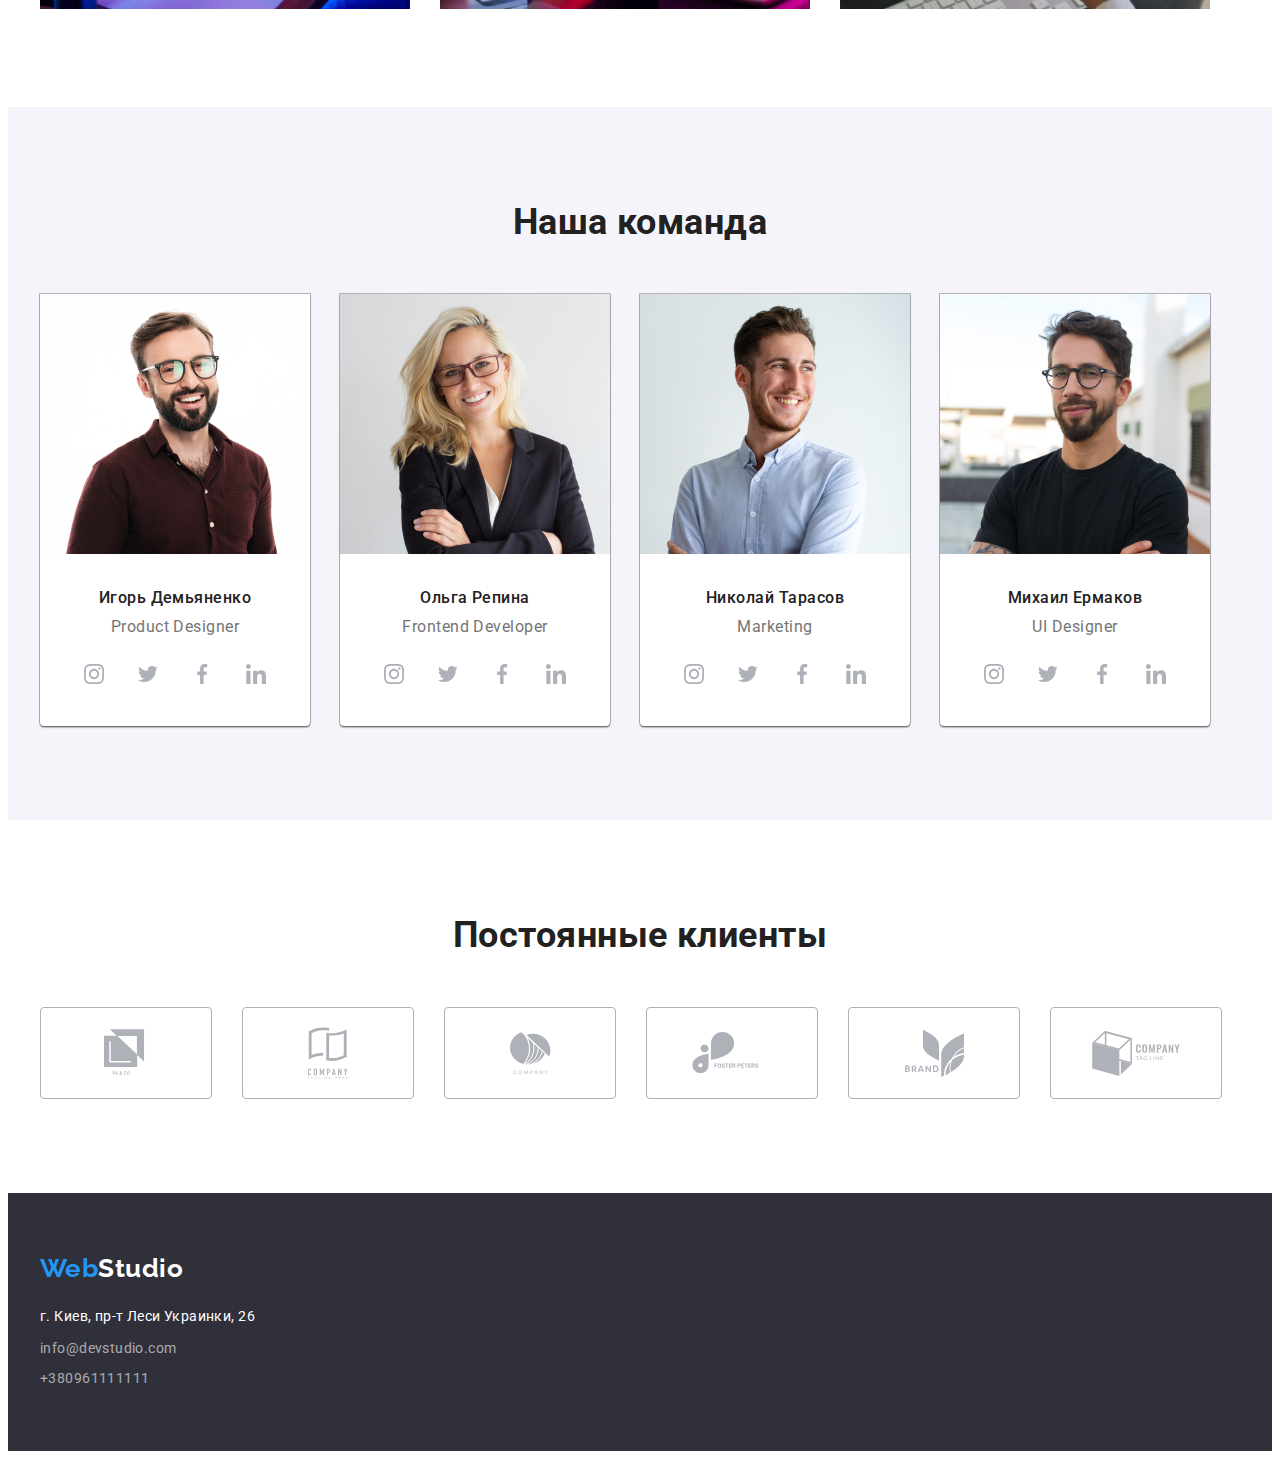
==== commit d240a0ea: "icon-spr,усі іконки зі спрайту" ====
--- a/index.html
+++ b/index.html
@@ -42,13 +42,25 @@
     <ul class="site-nav auto-margin ">
         
 
-      <li class="item ">
-          <a class="link text-secondary icon-mail " href="mailto:info@devstudio.com">info@devstudio.com</a>
-        
-        </li>
-    
-     <li class="item bloc-icon"> 
-         <a class="link text-secondary icon-tel" href="tel:+380961111111">+380961111111</a>
+      <li class="item icon">
+          <a class="link text-secondary icon-maill " href="mailto:info@devstudio.com">
+              <svg class="maill">
+        
+            <use href="./img/symbol-defs.svg#icon-mail">
+        
+            </use>
+        </svg>info@devstudio.com</a>
+        
+        </li>
+    
+     <li class="item icon"> 
+         <a class="link text-secondary icon-tel" href="tel:+380961111111">
+             <svg class="tel">
+        
+            <use href="./img/symbol-defs.svg#icon-tell">
+        
+            </use>
+        </svg>+380961111111</a>
         
         </li>
 
@@ -59,6 +71,7 @@
 </header>
     <!--  Block hero -->
     <main>
+        
    
 <section class="hero">
    
@@ -76,22 +89,54 @@
       
 
     <ul class="advantages-list">
-        <li class="advantages-item icon-antena">
+        <li class="advantages-item ">
+           <div class="icon-advantages">
+            <svg class="icom-svg">
+
+                <use href="./img/symbol-defs.svg#icon-antenna">
+            
+                </use>
+            </svg>
+            </div>
             <h3 class="advantages-title"><b> ВНИМАНИЕ К ДЕТАЛЯМ </b></h3>
             <p class="text">Идейные соображения, а также начало повседневной работы по формированию позиции.</p>
         </li>
 
-        <li class="advantages-item icon-clock">
+        <li class="advantages-item">
+            <div class="icon-advantages">
+                <svg class="icom-svg">
+
+                    <use href="./img/symbol-defs.svg#icon-clock">
+            
+                    </use>
+                </svg>
+            </div>
             <h3 class="advantages-title"><b>ПУНКТУАЛЬНОСТЬ</b></h3>
             <p class="text">Задача организации, в особенности же рамки и место обучения кадров влечет за собой. </p>
         </li>
 
-        <li class="advantages-item  icon-display">
+        <li class="advantages-item">
+            <div class="icon-advantages">
+                <svg class="icom-svg">
+
+                    <use href="./img/symbol-defs.svg#icon-display">
+            
+                    </use>
+                </svg>
+            </div>
             <h3 class="advantages-title"><b>ПЛАНИРОВАНИЕ</b></h3>
             <p class="text">Равным образом консультация с широким активом в значительной степени обуславливает.</p>
         </li>
 
-        <li class="advantages-item icon-astronavt">
+        <li class="advantages-item">
+            <div class="icon-advantages">
+                <svg class="icom-svg">
+            
+                    <use href="./img/symbol-defs.svg#icon-astronaut">
+            
+                    </use>
+                </svg>
+            </div>
         <h3 class="advantages-title"><b>СОВРЕМЕННЫЕ ТЕХНОЛОГИИ</b></h3>
         <p class="text">Значимость этих проблем настолько очевидна, что реализация плановых заданий.</p>
         </li>
@@ -146,24 +191,40 @@
         <b class="section-title worker">Игорь Демьяненко</b>
             <p class="profession"  lang="en">Product Designer</p>
             <ul class="social">
-                <li class="social-link instagram">
-                    <a href="">
+                <li class="team-link">
+                    <a class="social-link" href="">
+                      <svg class="social-icon">
+                          <use href="./img/symbol-defs.svg#icon-instagram">
+
+                          </use>
+                      </svg>  
+                    </a>
+                </li>
+                <li class="team-link">
+                    <a class="social-link" href="" >
+                        <svg class="social-icon">
+                            <use href="./img/symbol-defs.svg#icon-twiter">
                         
-                    </a>
-                </li>
-                <li class="social-link twiter">
-                    <a href="">
-                        
-                    </a>
-                </li>
-                <li class="social-link facebook">
-                    <a href="">
-                        
-                    </a>
-                </li>
-                <li class="social-link linkedin">
-                    <a href="">
+                            </use>
+                            </svg>
+                    </a>
+                </li>
+                <li class="team-link">
+                    <a class="social-link" href="">
+                        <svg class="social-icon">
+                            <use href="./img/symbol-defs.svg#icon-facebook">
                     
+                            </use>
+                        </svg>
+                    </a>
+                </li>
+                <li class="team-link">
+                    <a class="social-link" href="">
+                        <svg class="social-icon">
+                            <use href="./img/symbol-defs.svg#icon-linkedin">
+                    
+                            </use>
+                        </svg>
                     </a>
                 </li>
             </ul>
@@ -176,24 +237,40 @@
         <b class="section-title worker">Ольга Репина</b>
             <p class="profession"  lang="en">Frontend Developer</p>
             <ul class="social">
-                <li class="social-link instagram">
-                    <a href="">
-            
-                    </a>
-                </li>
-                <li class="social-link twiter">
-                    <a href="">
-            
-                    </a>
-                </li>
-                <li class="social-link facebook">
-                    <a href="">
-            
-                    </a>
-                </li>
-                <li class="social-link linkedin">
-                    <a href="">
-            
+                <li class="team-link">
+                    <a class="social-link" href="">
+                        <svg class="social-icon">
+                            <use href="./img/symbol-defs.svg#icon-instagram">
+            
+                            </use>
+                        </svg>
+                    </a>
+                </li>
+                <li class="team-link">
+                    <a class="social-link" href="">
+                        <svg class="social-icon">
+                            <use href="./img/symbol-defs.svg#icon-twiter">
+            
+                            </use>
+                        </svg>
+                    </a>
+                </li>
+                <li class="team-link">
+                    <a class="social-link" href="">
+                        <svg class="social-icon">
+                            <use href="./img/symbol-defs.svg#icon-facebook">
+            
+                            </use>
+                        </svg>
+                    </a>
+                </li>
+                <li class="team-link">
+                    <a class="social-link" href="">
+                        <svg class="social-icon">
+                            <use href="./img/symbol-defs.svg#icon-linkedin">
+            
+                            </use>
+                        </svg>
                     </a>
                 </li>
             </ul>
@@ -206,24 +283,40 @@
         <b class="section-title worker">Николай Тарасов</b>
             <p class="profession" lang="en">Marketing</p>
             <ul class="social">
-                <li class="social-link instagram">
-                    <a href="">
-            
-                    </a>
-                </li>
-                <li class="social-link twiter">
-                    <a href="">
-            
-                    </a>
-                </li>
-                <li class="social-link facebook">
-                    <a href="">
-            
-                    </a>
-                </li>
-                <li class="social-link linkedin">
-                    <a href="">
-            
+                <li class="team-link">
+                    <a class="social-link" href="">
+                        <svg class="social-icon">
+                            <use href="./img/symbol-defs.svg#icon-instagram">
+            
+                            </use>
+                        </svg>
+                    </a>
+                </li>
+                <li class="team-link">
+                    <a class="social-link" href="">
+                        <svg class="social-icon">
+                            <use href="./img/symbol-defs.svg#icon-twiter">
+            
+                            </use>
+                        </svg>
+                    </a>
+                </li>
+                <li class="team-link">
+                    <a class="social-link" href="">
+                        <svg class="social-icon">
+                            <use href="./img/symbol-defs.svg#icon-facebook">
+            
+                            </use>
+                        </svg>
+                    </a>
+                </li>
+                <li class="team-link">
+                    <a class="social-link" href="">
+                        <svg class="social-icon">
+                            <use href="./img/symbol-defs.svg#icon-linkedin">
+            
+                            </use>
+                        </svg>
                     </a>
                 </li>
             </ul>
@@ -236,24 +329,40 @@
          <b class="section-title worker">Михаил Ермаков</b>
             <p class="profession" lang="en">UI Designer</p>
             <ul class="social">
-                <li class="social-link instagram">
-                    <a href="">
-            
-                    </a>
-                </li>
-                <li class="social-link twiter">
-                    <a href="">
-            
-                    </a>
-                </li>
-                <li class="social-link facebook">
-                    <a href="">
-            
-                    </a>
-                </li>
-                <li class="social-link linkedin">
-                    <a href="">
-            
+                <li class="team-link">
+                    <a class="social-link" href="">
+                        <svg class="social-icon">
+                            <use href="./img/symbol-defs.svg#icon-instagram">
+            
+                            </use>
+                        </svg>
+                    </a>
+                </li>
+                <li class="team-link">
+                    <a class="social-link" href="">
+                        <svg class="social-icon">
+                            <use href="./img/symbol-defs.svg#icon-twiter">
+            
+                            </use>
+                        </svg>
+                    </a>
+                </li>
+                <li class="team-link">
+                    <a class="social-link" href="">
+                        <svg class="social-icon">
+                            <use href="./img/symbol-defs.svg#icon-facebook">
+            
+                            </use>
+                        </svg>
+                    </a>
+                </li>
+                <li class="team-link">
+                    <a class="social-link" href="">
+                        <svg class="social-icon">
+                            <use href="./img/symbol-defs.svg#icon-linkedin">
+            
+                            </use>
+                        </svg>
                     </a>
                 </li>
             </ul>
@@ -271,39 +380,63 @@
 
         <h2 class="section-title">Постоянные клиенты</h2>
         <ul class="clients">
-            <li class="client-item one-client">
-                <a  href="">
+            <li class="client-item">
+                <a class="one-client" href="">
+                    <svg class="client-logo">
+                        <use href="./img/symbol-defs.svg#icon-one">
                     
-                </a>
-            </li>
-
-            <li class="client-item two-client">
-                <a href="">
-                    
-                </a>
-            </li>
-
-            <li class="client-item three-client">
-                <a href="">
-                    
-                </a>
-            </li>
-
-            <li class="client-item four-client">
-                <a href="">
-                    
-                </a>
-            </li>
-
-            <li class="client-item five-client">
-                <a href="">
-                    
-                </a>
-            </li>
-
-            <li class="client-item six-client">
-                <a href="">
-                    
+                        </use>
+                    </svg>
+                </a>
+            </li>
+
+            <li class="client-item">
+                <a class="one-client" href="">
+                    <svg class="client-logo two-size">
+                        <use href="./img/symbol-defs.svg#icon-two">
+            
+                        </use>
+                    </svg>
+                </a>
+            </li>
+
+            <li class="client-item">
+                <a class="one-client" href="">
+                    <svg class="client-logo three-size">
+                        <use href="./img/symbol-defs.svg#icon-three">
+            
+                        </use>
+                    </svg>
+                </a>
+            </li>
+
+            <li class="client-item">
+                <a class="one-client" href="">
+                    <svg class="client-logo four-size">
+                        <use href="./img/symbol-defs.svg#icon-four">
+            
+                        </use>
+                    </svg>
+                </a>
+            </li>
+
+            <li class="client-item">
+                <a class="one-client" href="">
+                    <svg class="client-logo five-size">
+                        <use href="./img/symbol-defs.svg#icon-five">
+            
+                        </use>
+                    </svg>
+                </a>
+            </li>
+
+            <li class="client-item">
+                <a class="one-client" href="">
+                    <svg class="client-logo six-size">
+                        <use href="./img/symbol-defs.svg#icon-six">
+            
+                        </use>
+                    </svg>
                 </a>
             </li>
 
--- a/css/styles.css
+++ b/css/styles.css
@@ -114,7 +114,7 @@
 
 .site-nav {
   font-weight: 500;
-  font-size: 14px;
+  font-size: 16px;
   line-height: 1.14;
   letter-spacing: 0.02em;
   margin-top: 0;
@@ -139,31 +139,43 @@
   color: var(--color-forces-color);
 }
 
-.icon-mail::before {
+.icon-maill {
+  content: '';
+
+  display: inline-flex;
+  position: relative;
+}
+
+.maill {
+  height: 12px;
+  width: 16px;
+  fill: #757575;
+  margin-right: 10px;
+}
+
+.maill:hover {
+  fill: var(--color-forces-color);
+}
+
+.icon-tel {
   content: '';
   display: inline-flex;
-  height: 12px;
-  width: 16px;
-  margin-right: 10px;
   position: relative;
-  background-image: url(../img/icon/mail.svg);
-  background-repeat: no-repeat;
-  background-size: contain;
-  outline: 1px solid red;
-}
-
-.icon-tel::before {
-  content: '';
-  display: inline-flex;
+}
+
+.tel {
   height: 16px;
   width: 10px;
   margin-right: 10px;
-
-  position: relative;
-  background-image: url(../img/icon/tell.svg);
-  /* outline: 1px solid red; */
-  background-repeat: no-repeat;
-  background-size: contain;
+}
+
+.tel:hover {
+  fill: var(--color-forces-color);
+}
+
+.item .link {
+  display: flex;
+  justify-content: center;
 }
 
 /* HERO */
@@ -196,6 +208,7 @@
   letter-spacing: 0.06em;
   margin-top: 0;
   margin-bottom: 0;
+  padding-top: 200px;
 }
 
 /*Our advantages */
@@ -241,34 +254,22 @@
   margin-bottom: 0;
 }
 
-.advantages-item::before {
+.icon-advantages {
   content: '';
-  display: block;
+  display: flex;
   width: 270px;
   height: 120px;
-  /* outline: 1px solid red; */
+  align-items: center;
+  justify-content: center;
+
   background-color: #f5f4fa;
   margin-bottom: 30px;
   border-radius: 4px;
-  background-repeat: no-repeat;
-  background-size: auto;
-  background-position: center;
-}
-
-.icon-antena::before {
-  background-image: url(../img/icon/antenna.svg);
-}
-
-.icon-clock::before {
-  background-image: url(../img/icon/clock.svg);
-}
-
-.icon-display::before {
-  background-image: url(../img/icon/display.svg);
-}
-
-.icon-astronavt::before {
-  background-image: url(../img/icon/astronaut.svg);
+}
+
+.icom-svg {
+  width: 70px;
+  height: 70px;
 }
 
 /* our work and team*/
@@ -321,6 +322,9 @@
   background-color: var(--white-bg-color);
   text-align: center;
   outline: 1px solid rgba(0, 0, 0, 0.25);
+  box-shadow: 0px 1px 3px rgba(0, 0, 0, 0.12), 0px 1px 1px rgba(0, 0, 0, 0.14),
+    0px 2px 1px rgba(0, 0, 0, 0.2);
+  border-radius: 0px 0px 4px 4px;
 }
 
 .our-team .team:not(:last-child) {
@@ -375,86 +379,109 @@
 }
 
 .social {
-  padding-left: 0;
+  padding: 0;
   padding-top: 16px;
   padding-bottom: 30px;
-}
-
-.social .social-link {
   display: inline-flex;
+}
+
+.social-link {
   content: '';
+  display: inline-flex;
   align-items: center;
+  justify-content: center;
   width: 44px;
   height: 44px;
-  outline: 1px solid red;
-}
-
-.instagram {
-  background-image: url(../img/icon-social/instagram.svg);
-}
-
-.twiter {
-  background-image: url(../img/icon-social/twiter.svg);
-}
-
-.facebook {
-  background-image: url(../img/icon-social/faceb.svg);
-}
-
-.linkedin {
-  background-image: url(../img/icon-social/in.svg);
-}
-
-.social-link:not(:last-child) {
+  background-color: var(--white-bg-color);
+  border-radius: 50%;
+}
+
+.social-icon {
+  width: 20px;
+  height: 20px;
+  fill: #afb1b8;
+}
+
+.social-icon:hover,
+.social-icon:focus {
+  fill: var(--white-bg-color);
+}
+
+.social .social-link:hover,
+.social .social-link:focus {
+  background-color: var(--color-forces-color);
+}
+
+.team-link:not(:last-child) {
   margin-right: 10px;
 }
 
 /* CLIENTS */
 
-.clients .client-item {
-  content: '';
+.clients {
+  padding-left: 0;
+  margin-bottom: 0;
+  margin-top: 0;
+  display: inline-flex;
+}
+
+.client-item {
+  margin-top: 50px;
+  border: 1px solid #afb1b8;
+  border-radius: 4px;
+}
+
+.client-item:hover {
+  border-color: var(--color-forces-color);
+}
+
+.one-client {
   width: 170px;
   height: 90px;
-
-  flex-wrap: wrap;
-
-  margin-top: 50px;
-  background-size: contain;
-}
-
-.clients {
-  padding-left: 0;
-  margin-bottom: 0;
-  margin-top: 0;
-  display: inline-flex;
+  content: '';
+  display: flex;
+  justify-content: center;
+  align-items: center;
+}
+
+.client-logo {
+  height: 49.226806640625px;
+  width: 44.269989013671875px;
+  fill: #afb1b8;
+}
+
+.two-size {
+  height: 52px;
+  width: 40px;
+}
+
+.three-size {
+  height: 42.6015625px;
+  width: 41px;
+}
+
+.four-size {
+  height: 42.02392578125px;
+  width: 79.65714263916016px;
+}
+
+.five-size {
+  height: 47px;
+  width: 59px;
+}
+
+.six-size {
+  height: 45.440185546875px;
+  width: 88.4844970703125px;
+}
+
+.client-logo:hover,
+.client-logo:focus {
+  fill: var(--color-forces-color);
 }
 
 .clients .client-item:not(:last-child) {
   margin-right: 30px;
-}
-
-.one-client {
-  background-image: url(../img/clients/client\ one.svg);
-}
-
-.two-client {
-  background-image: url(../img/clients/client\ two.svg);
-}
-
-.three-client {
-  background-image: url(../img/clients/client\ three.svg);
-}
-
-.four-client {
-  background-image: url(../img/clients/client\ four.svg);
-}
-
-.five-client {
-  background-image: url(../img/clients/client\ five.svg);
-}
-
-.six-client {
-  background-image: url(../img/clients/client\ six.svg);
 }
 
 /*portfolio navigate*/
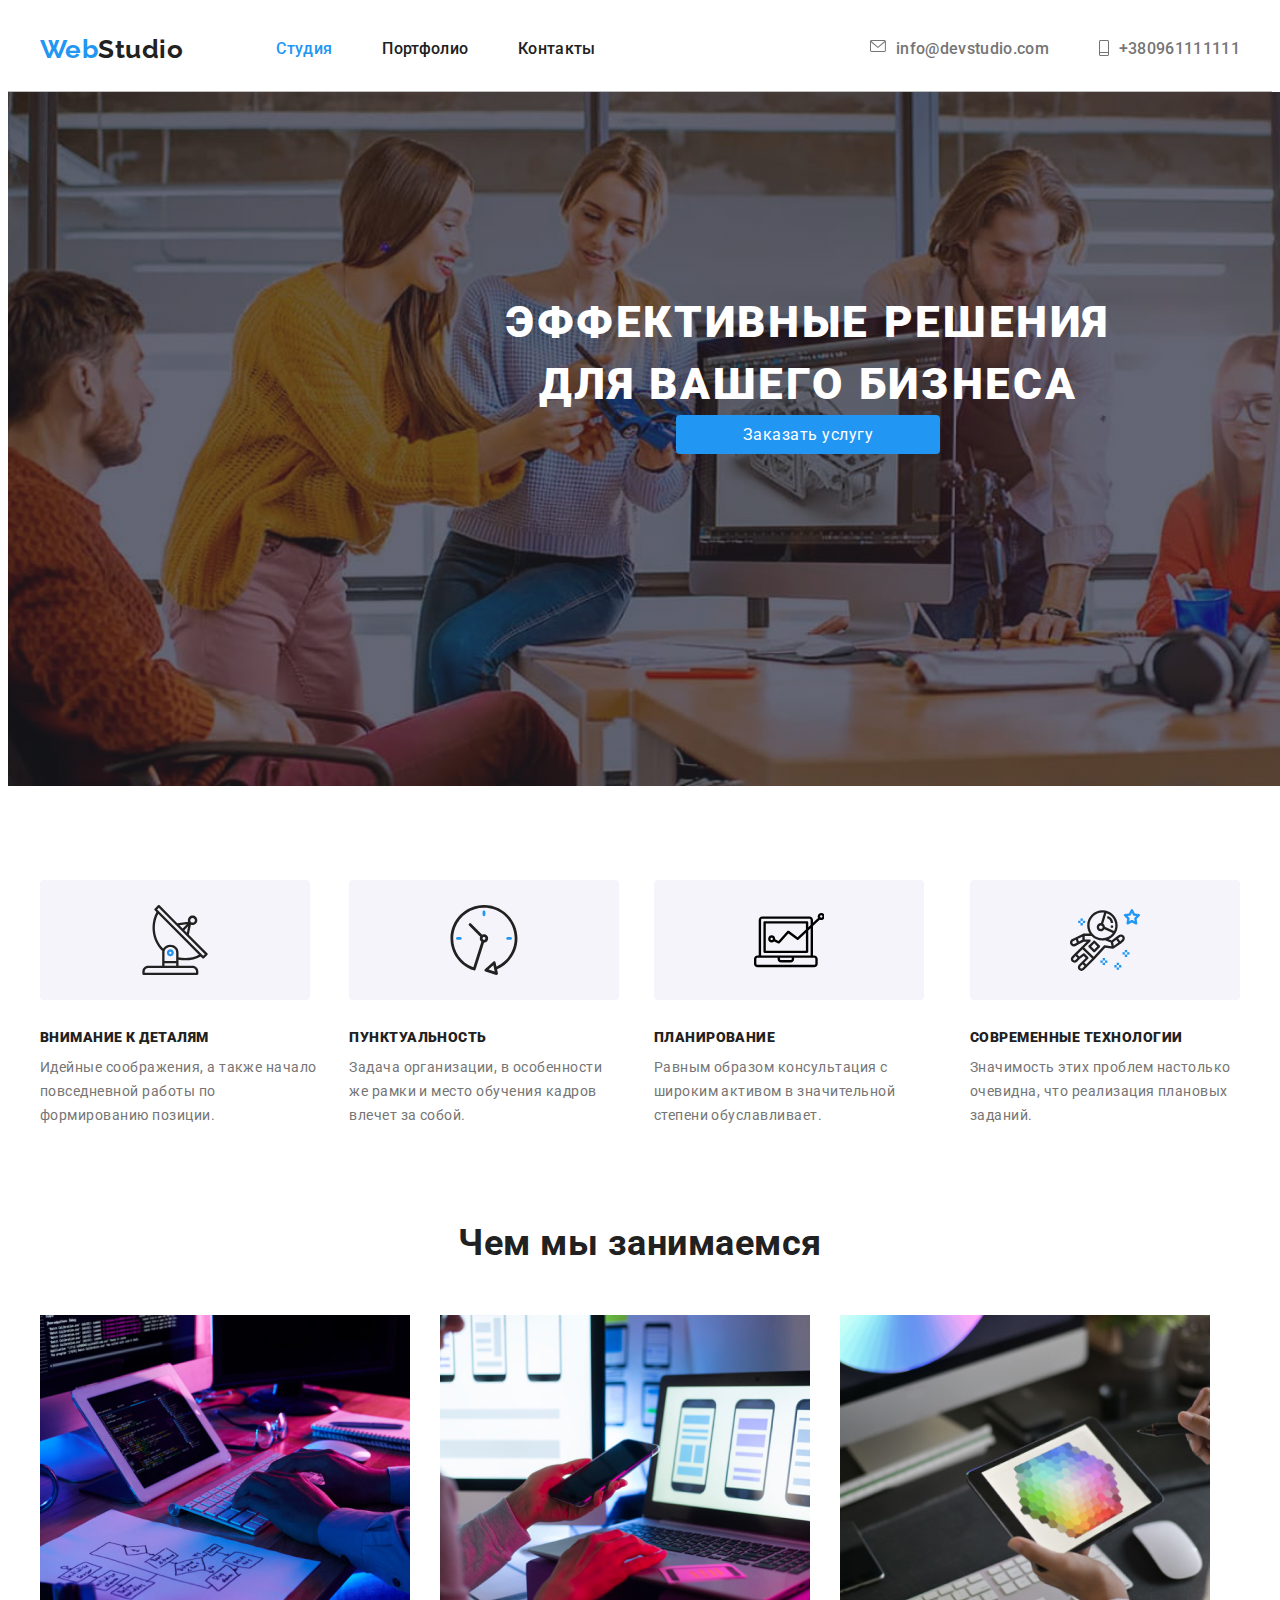
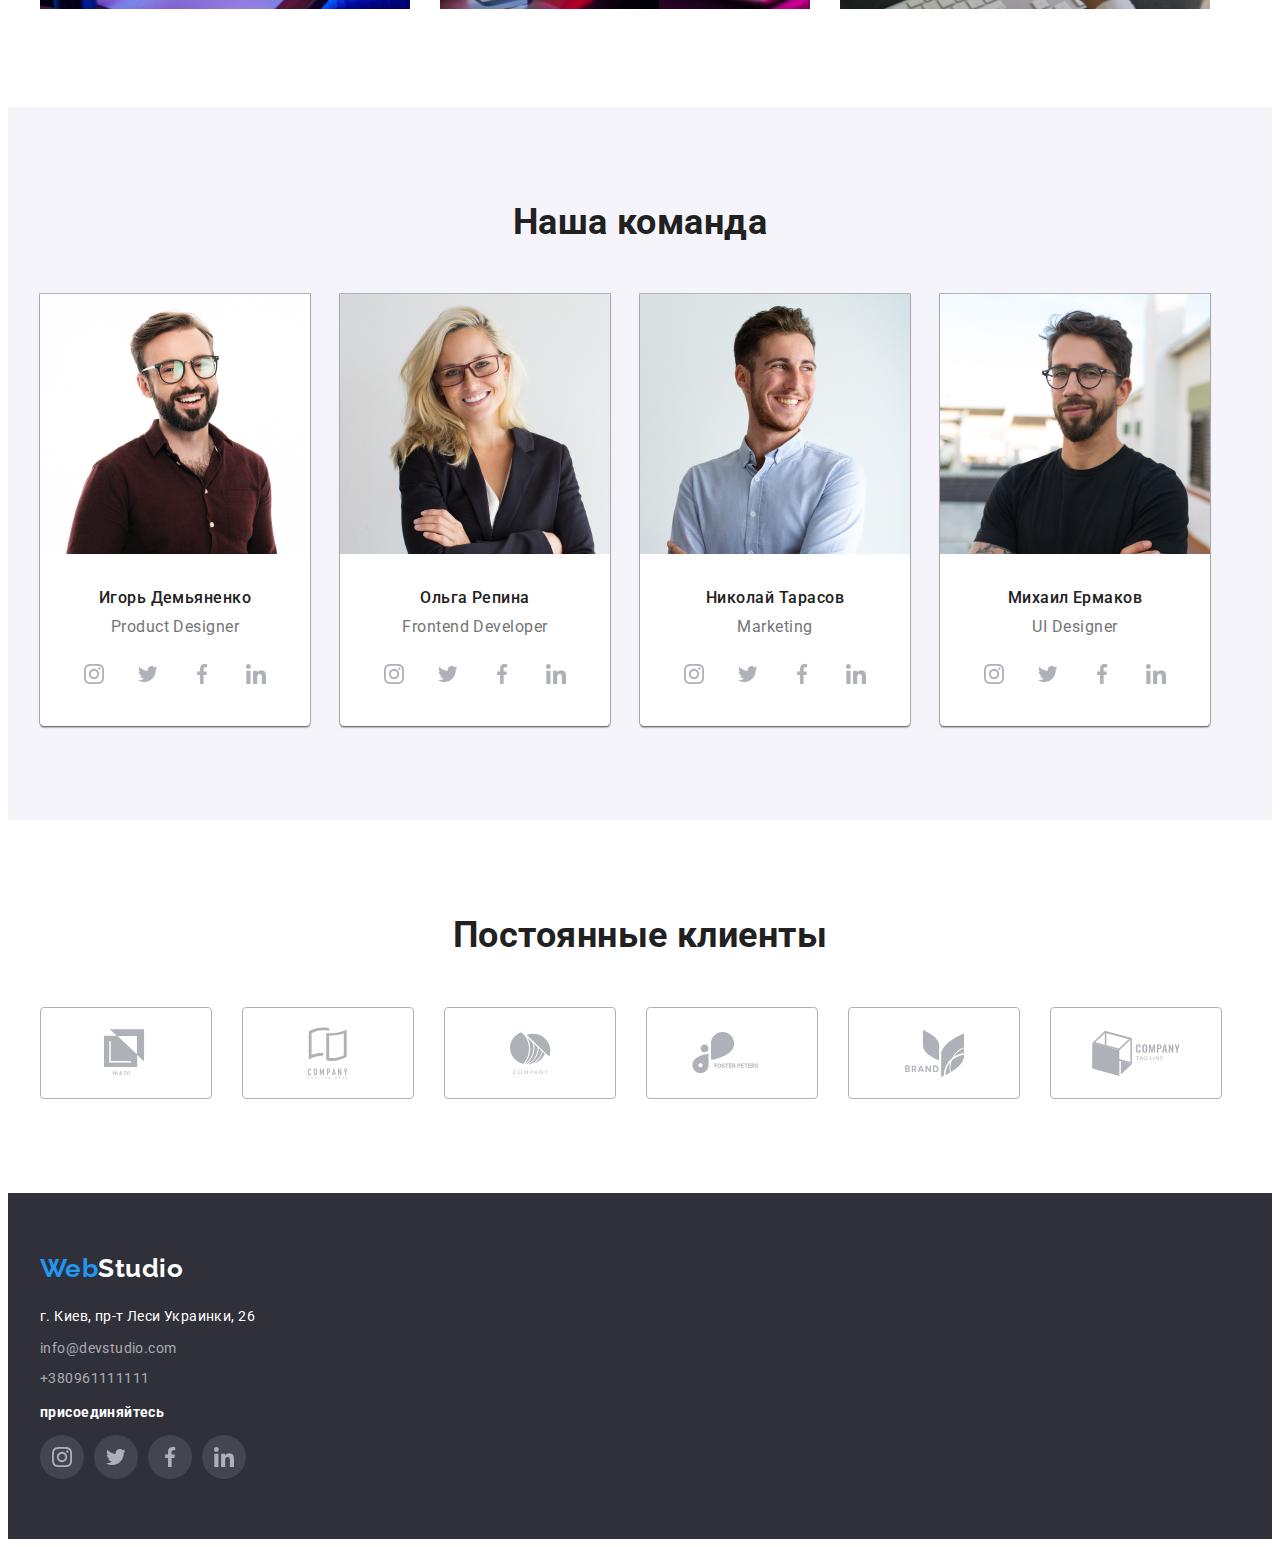
==== commit b3d1f6bf: "силки на соц.сєті в футері" ====
--- a/index.html
+++ b/index.html
@@ -468,7 +468,50 @@
     </ul>
 
     </address>
+    <div class="webstudio-cont">
+    <p class="our-social-link">присоединяйтесь</p>
+
+   
+    <ul class="webstydio-social-list">
+        <li class="webstydio-item">
+            <a class="webstydio-link" href="">
+                <svg class="social-icon">
+                    <use href="./img/symbol-defs.svg#icon-instagram">
+    
+                    </use>
+                </svg>
+            </a>
+        </li>
+        <li class="webstydio-item">
+            <a class="webstydio-link" href="">
+                <svg class="social-icon">
+                    <use href="./img/symbol-defs.svg#icon-twiter">
+    
+                    </use>
+                </svg>
+            </a>
+        </li>
+        <li class="webstydio-item">
+            <a class="webstydio-link" href="">
+                <svg class="social-icon">
+                    <use href="./img/symbol-defs.svg#icon-facebook">
+    
+                    </use>
+                </svg>
+            </a>
+        </li>
+        <li class="webstydio-item">
+            <a class="webstydio-link" href="">
+                <svg class="social-icon">
+                    <use href="./img/symbol-defs.svg#icon-linkedin">
+    
+                    </use>
+                </svg>
+            </a>
+        </li>
+    </ul>
     </div>
+    </div>
 
 </footer>
 
--- a/css/styles.css
+++ b/css/styles.css
@@ -134,15 +134,15 @@
   margin-left: 50px;
 }
 
-.site-nav .link:hover,
-.site-nav .link:focus {
+.link:hover,
+.link:focus {
   color: var(--color-forces-color);
 }
 
 .icon-maill {
   content: '';
 
-  display: inline-flex;
+  display: flex;
   position: relative;
 }
 
@@ -153,7 +153,8 @@
   margin-right: 10px;
 }
 
-.maill:hover {
+.maill:hover,
+.maill:focus {
   fill: var(--color-forces-color);
 }
 
@@ -167,6 +168,7 @@
   height: 16px;
   width: 10px;
   margin-right: 10px;
+  fill: #757575;
 }
 
 .tel:hover {
@@ -192,7 +194,11 @@
   margin-left: auto;
   margin-right: auto;
 
-  background-image: url(../img/hero/hero.jpg);
+  background-image: linear-gradient(
+      rgba(47, 48, 58, 0.4),
+      rgba(47, 48, 58, 0.4)
+    ),
+    url(../img/hero/hero.jpg);
 
   background-repeat: no-repeat;
   background-size: cover;
@@ -407,8 +413,8 @@
   fill: var(--white-bg-color);
 }
 
-.social .social-link:hover,
-.social .social-link:focus {
+.social-link:hover,
+.social-link:focus {
   background-color: var(--color-forces-color);
 }
 
@@ -661,6 +667,43 @@
   letter-spacing: var(--main-letter-spacing);
 }
 
+.our-social-link {
+  /* font-family: Roboto; */
+
+  font-weight: 700;
+  font-size: 14px;
+  line-height: 1.14;
+  letter-spacing: 0.03em;
+  color: #ffffff;
+}
+
+.webstydio-social-list {
+  padding: 0;
+  margin-top: 0;
+  margin-bottom: 0;
+  display: flex;
+}
+
+.webstydio-link {
+  content: '';
+  display: inline-flex;
+  align-items: center;
+  justify-content: center;
+  width: 44px;
+  height: 44px;
+  background-color: rgba(255, 255, 255, 0.1);
+  border-radius: 50%;
+}
+
+.webstydio-link:hover,
+.webstydio-link:focus {
+  background-color: var(--color-forces-color);
+}
+
+.webstydio-item:not(:last-child) {
+  margin-right: 10px;
+}
+
 footer .link:hover,
 footer .link:focus {
   color: var(--color-forces-color);
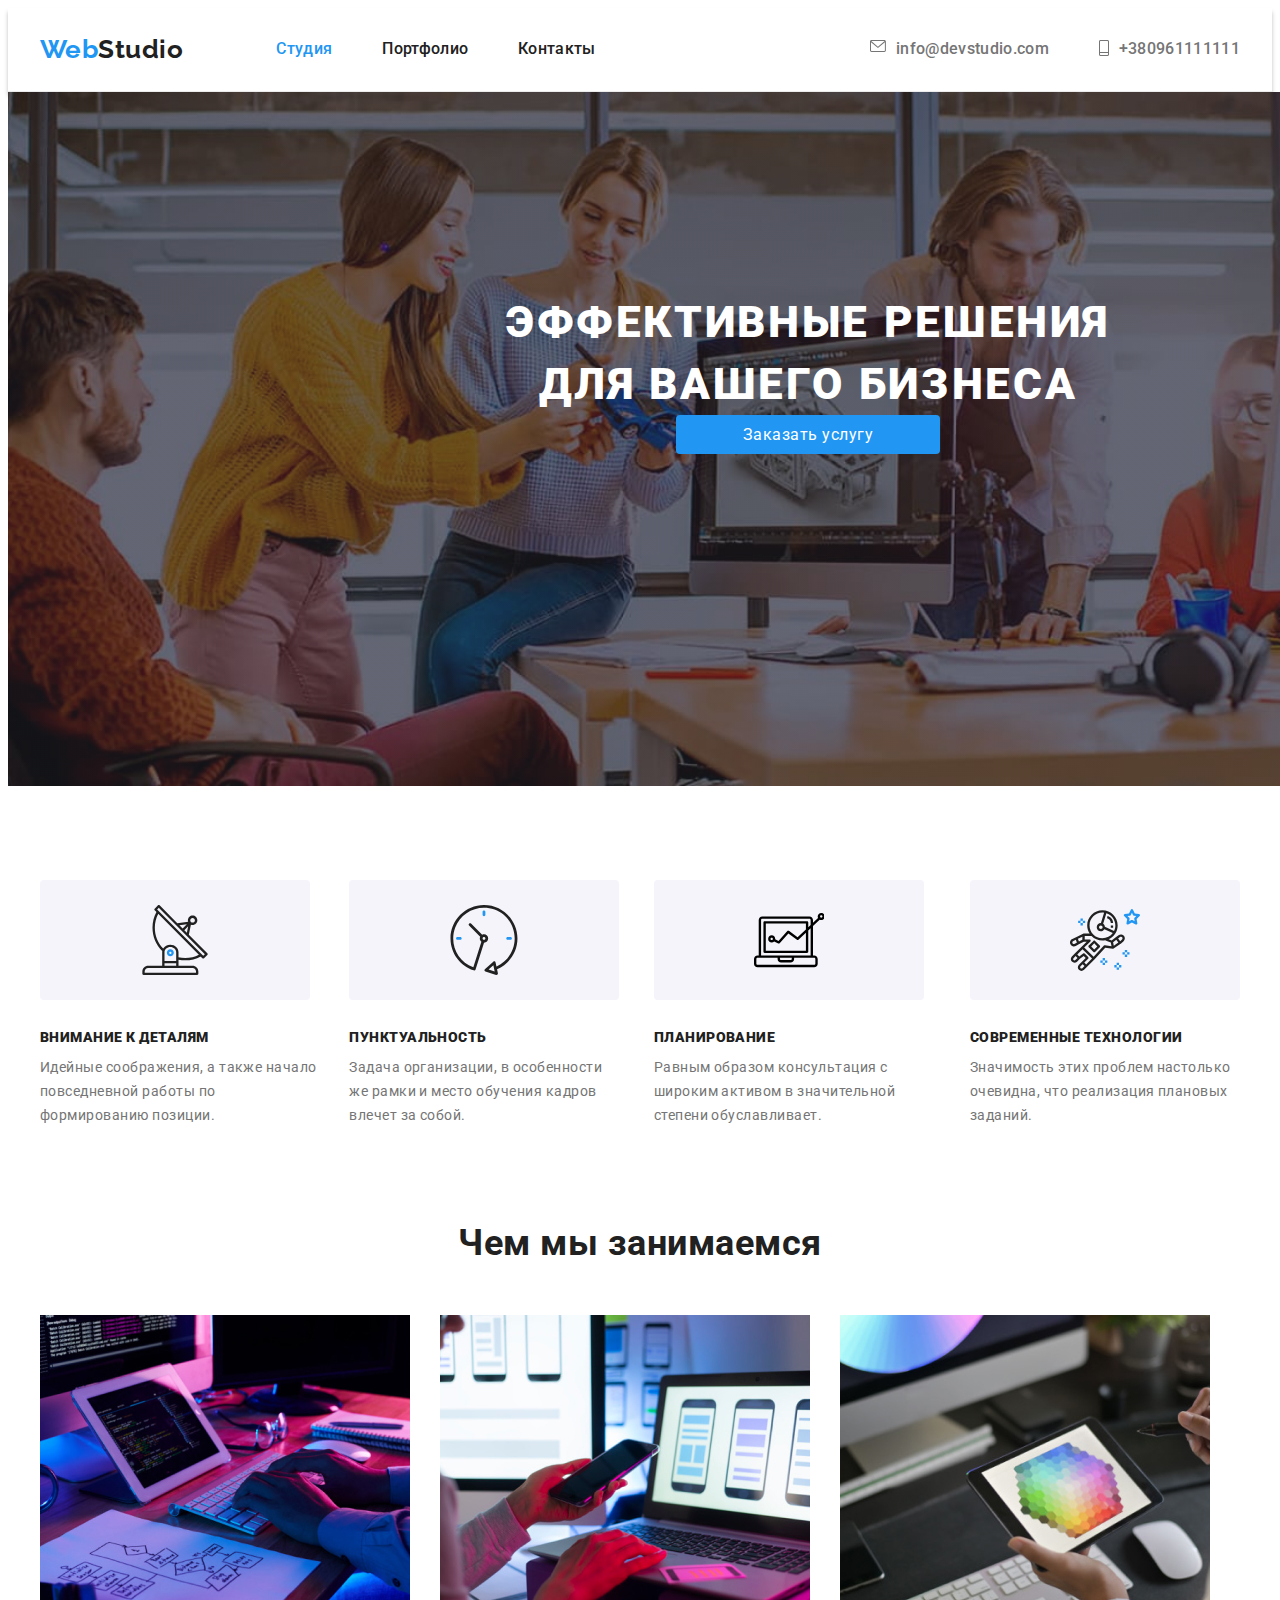
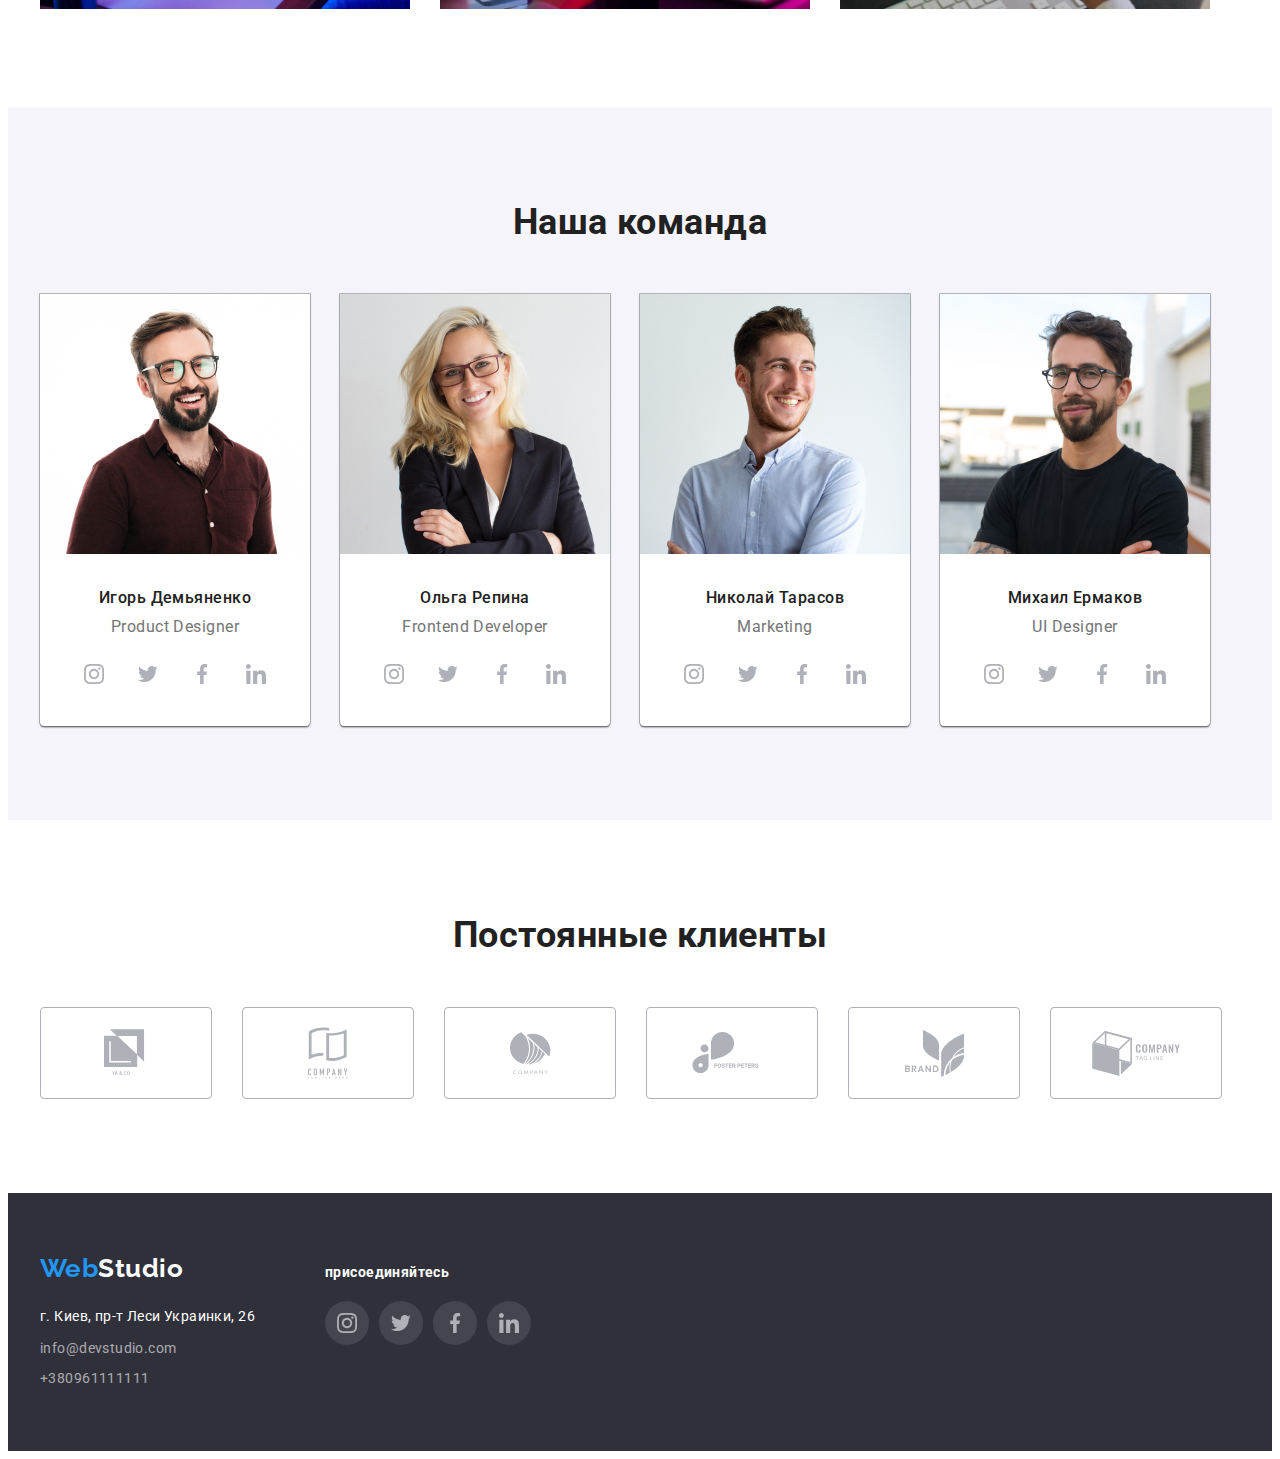
==== commit 4bd17459: "ніби все працює)" ====
--- a/index.html
+++ b/index.html
@@ -40,31 +40,31 @@
     
     <!-- Contact container -->
     <ul class="site-nav auto-margin ">
-        
-
-      <li class="item icon">
-          <a class="link text-secondary icon-maill " href="mailto:info@devstudio.com">
-              <svg class="maill">
-        
-            <use href="./img/symbol-defs.svg#icon-mail">
-        
-            </use>
-        </svg>info@devstudio.com</a>
-        
-        </li>
-    
-     <li class="item icon"> 
-         <a class="link text-secondary icon-tel" href="tel:+380961111111">
-             <svg class="tel">
-        
-            <use href="./img/symbol-defs.svg#icon-tell">
-        
-            </use>
-        </svg>+380961111111</a>
-        
-        </li>
-
-     </ul>
+    
+    
+        <li class="item icon">
+            <a class="link text-secondary icon-maill " href="mailto:info@devstudio.com">
+                <svg class="maill">
+    
+                    <use href="./img/symbol-defs.svg#icon-mail">
+    
+                    </use>
+                </svg>info@devstudio.com</a>
+    
+        </li>
+    
+        <li class="item icon">
+            <a class="link text-secondary icon-tel" href="tel:+380961111111">
+                <svg class="tel">
+    
+                    <use href="./img/symbol-defs.svg#icon-tell">
+    
+                    </use>
+                </svg>+380961111111</a>
+    
+        </li>
+    
+    </ul>
     </div>
 </div>
 
@@ -450,12 +450,12 @@
 <footer class="main-footer">
 
     <div class="container-footer">
-
+<address class="map-addres">
     <a href="/" class="logo">
         <p class="logotype">Web<span class="logo-white">Studio</span></p>
     </a>
 
-    <address class="map-addres"><a class="link color" href="https://goo.gl/maps/P3N7a8cpFeK4ErDN9"> г. Киев, пр-т Леси Украинки, 26</a>
+    <a class="link color" href="https://goo.gl/maps/P3N7a8cpFeK4ErDN9"> г. Киев, пр-т Леси Украинки, 26</a>
 
     <ul class="main-addres">
         <li class="mail-link"> 
--- a/css/styles.css
+++ b/css/styles.css
@@ -31,7 +31,8 @@
 }
 
 .header-container {
-  border-bottom: 1px solid rgba(0, 0, 0, 0.25);
+  border-bottom: 1px solid #ececec;
+  box-shadow: 0px 4px 4px rgba(0, 0, 0, 0.25);
 }
 
 .main-nav {
@@ -80,6 +81,7 @@
   text-decoration: none;
   display: flex;
   align-items: center;
+  font-style: normal;
 }
 
 .logo-black {
@@ -153,8 +155,8 @@
   margin-right: 10px;
 }
 
-.maill:hover,
-.maill:focus {
+.link:hover .maill,
+.link:focus .maill {
   fill: var(--color-forces-color);
 }
 
@@ -171,7 +173,8 @@
   fill: #757575;
 }
 
-.tel:hover {
+.link:hover .tel,
+.link:focus .tel {
   fill: var(--color-forces-color);
 }
 
@@ -408,8 +411,8 @@
   fill: #afb1b8;
 }
 
-.social-icon:hover,
-.social-icon:focus {
+.social-link:hover .social-icon,
+.social-link:focus .social-icon {
   fill: var(--white-bg-color);
 }
 
@@ -437,7 +440,8 @@
   border-radius: 4px;
 }
 
-.client-item:hover {
+.client-item:hover,
+.client-item:focus {
   border-color: var(--color-forces-color);
 }
 
@@ -481,8 +485,8 @@
   width: 88.4844970703125px;
 }
 
-.client-logo:hover,
-.client-logo:focus {
+.client-item:hover .client-logo,
+.client-item:focus .client-logo {
   fill: var(--color-forces-color);
 }
 
@@ -667,20 +671,31 @@
   letter-spacing: var(--main-letter-spacing);
 }
 
+.container-footer {
+  display: flex;
+  align-items: baseline;
+}
+
+.webstudio-cont {
+  padding-left: 70px;
+}
+
 .our-social-link {
-  /* font-family: Roboto; */
+  font-family: Roboto;
 
   font-weight: 700;
   font-size: 14px;
   line-height: 1.14;
   letter-spacing: 0.03em;
   color: #ffffff;
+  margin-top: 0;
+  margin-bottom: 0;
 }
 
 .webstydio-social-list {
-  padding: 0;
-  margin-top: 0;
-  margin-bottom: 0;
+  margin-bottom: 0;
+  margin-top: 20px;
+  padding-left: 0;
   display: flex;
 }
 
@@ -700,6 +715,11 @@
   background-color: var(--color-forces-color);
 }
 
+.webstydio-link:hover .social-icon,
+.webstydio-link:focus .social-icon {
+  fill: var(--white-bg-color);
+}
+
 .webstydio-item:not(:last-child) {
   margin-right: 10px;
 }
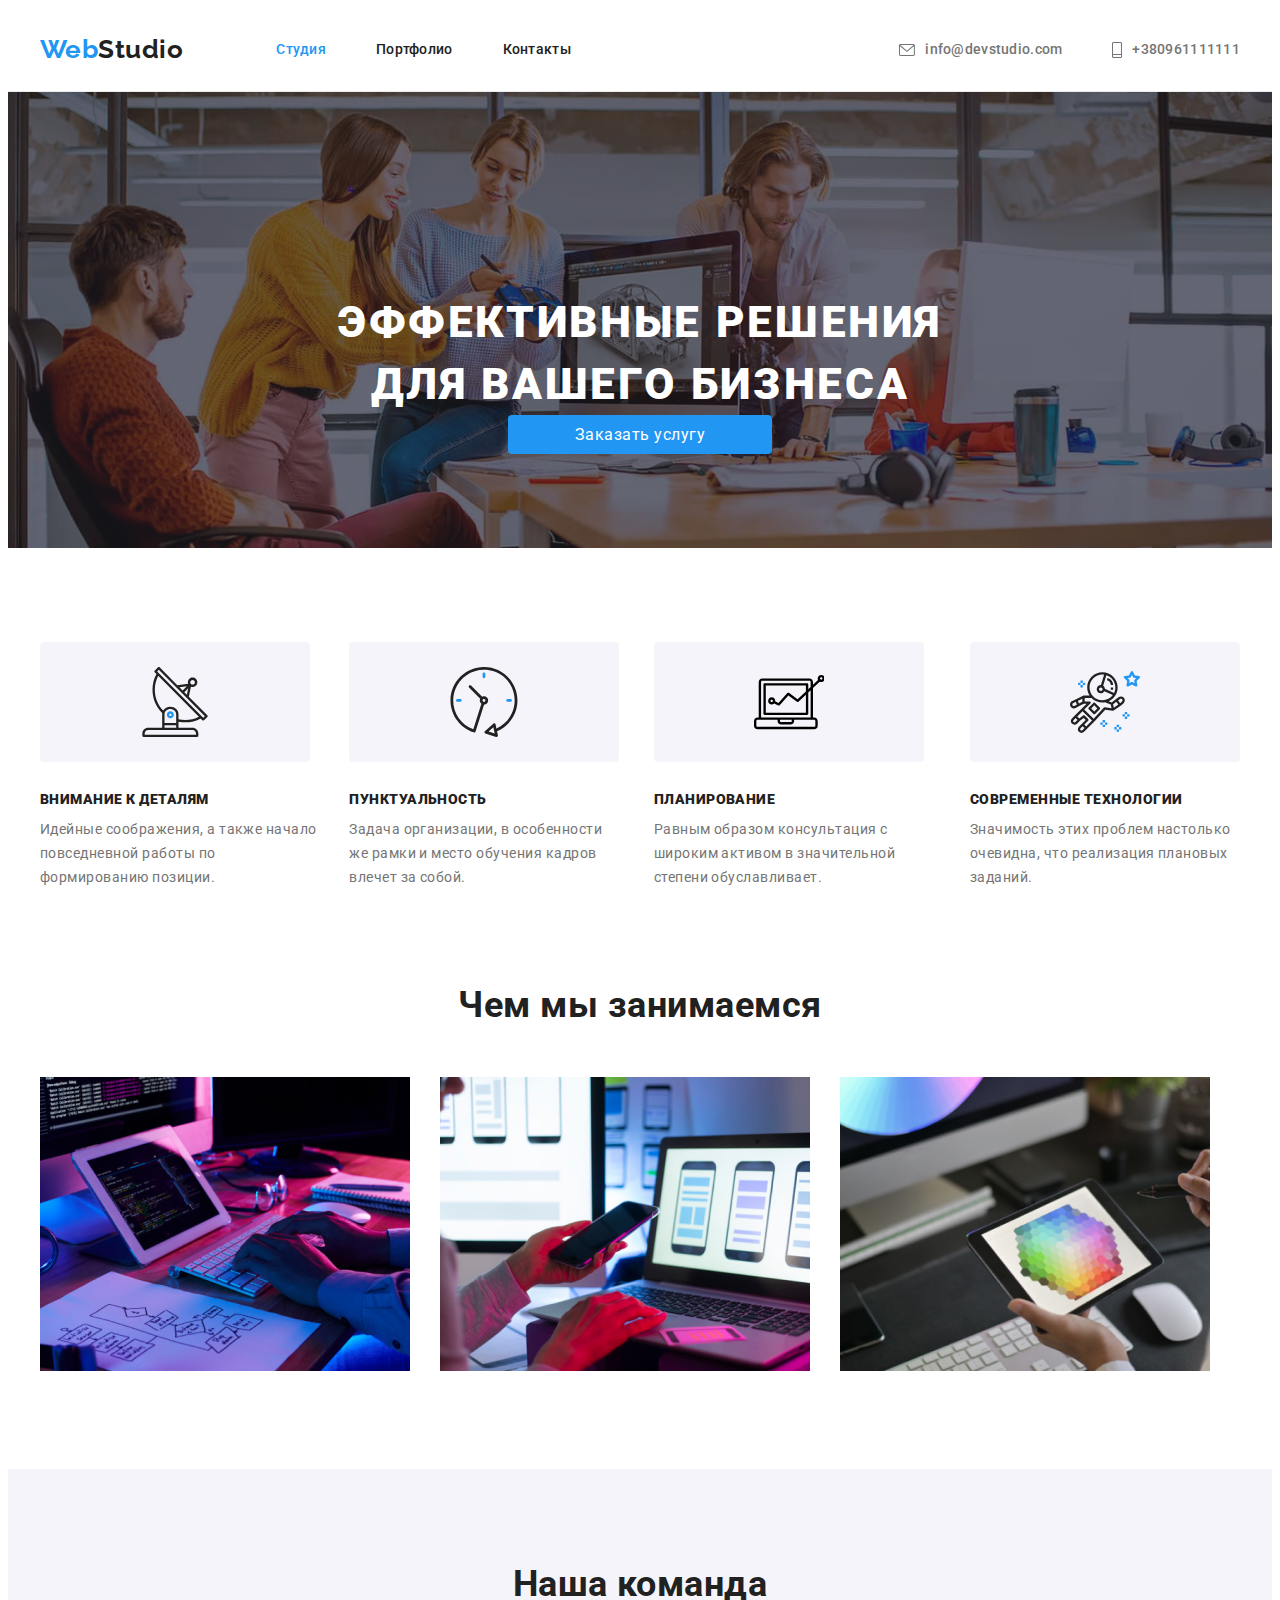
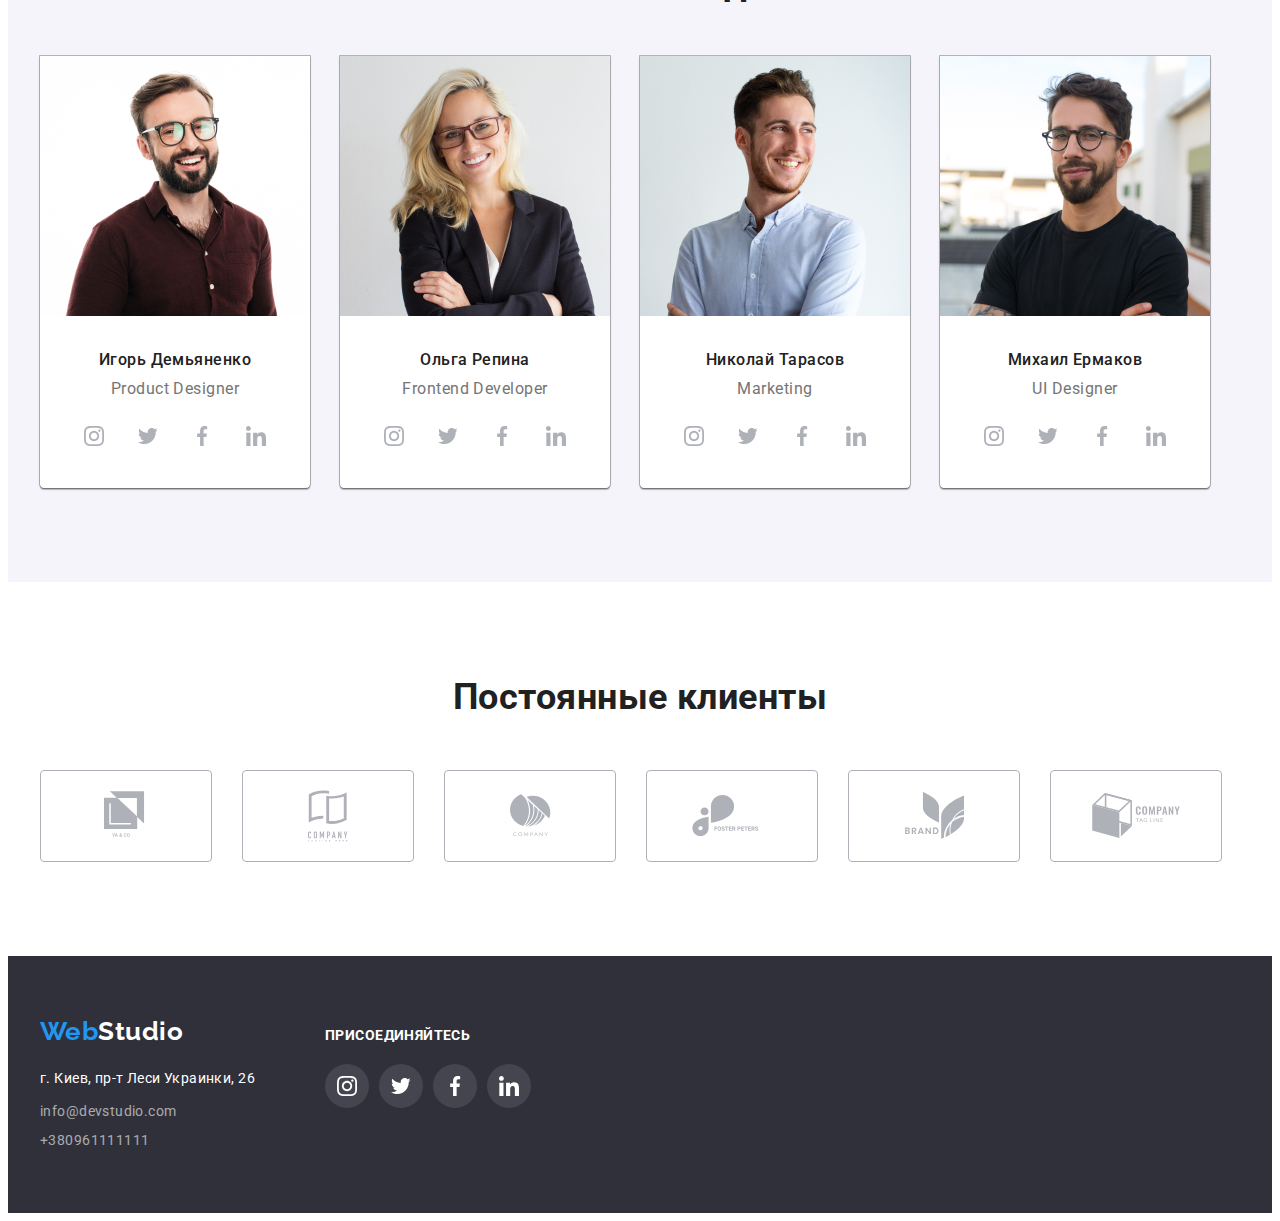
==== commit f90c60f8: "ПРАВКИ ПІСЛЯ ПЕРЕВІРКИ 1" ====
--- a/index.html
+++ b/index.html
@@ -469,13 +469,13 @@
 
     </address>
     <div class="webstudio-cont">
-    <p class="our-social-link">присоединяйтесь</p>
+    <p class="our-social-link">ПРИСОЕДИНЯЙТЕСЬ</p>
 
    
     <ul class="webstydio-social-list">
         <li class="webstydio-item">
             <a class="webstydio-link" href="">
-                <svg class="social-icon">
+                <svg class="social-icon-footer">
                     <use href="./img/symbol-defs.svg#icon-instagram">
     
                     </use>
@@ -484,7 +484,7 @@
         </li>
         <li class="webstydio-item">
             <a class="webstydio-link" href="">
-                <svg class="social-icon">
+                <svg class="social-icon-footer">
                     <use href="./img/symbol-defs.svg#icon-twiter">
     
                     </use>
@@ -493,7 +493,7 @@
         </li>
         <li class="webstydio-item">
             <a class="webstydio-link" href="">
-                <svg class="social-icon">
+                <svg class="social-icon-footer">
                     <use href="./img/symbol-defs.svg#icon-facebook">
     
                     </use>
@@ -502,7 +502,7 @@
         </li>
         <li class="webstydio-item">
             <a class="webstydio-link" href="">
-                <svg class="social-icon">
+                <svg class="social-icon-footer">
                     <use href="./img/symbol-defs.svg#icon-linkedin">
     
                     </use>
--- a/css/styles.css
+++ b/css/styles.css
@@ -32,7 +32,6 @@
 
 .header-container {
   border-bottom: 1px solid #ececec;
-  box-shadow: 0px 4px 4px rgba(0, 0, 0, 0.25);
 }
 
 .main-nav {
@@ -116,7 +115,7 @@
 
 .site-nav {
   font-weight: 500;
-  font-size: 16px;
+  font-size: 14px;
   line-height: 1.14;
   letter-spacing: 0.02em;
   margin-top: 0;
@@ -181,6 +180,7 @@
 .item .link {
   display: flex;
   justify-content: center;
+  align-items: center;
 }
 
 /* HERO */
@@ -192,8 +192,8 @@
   padding-bottom: 94px;
   margin-top: 0;
 
-  min-width: 1600px;
-  min-height: 600px;
+  max-width: 1600px;
+  max-height: 600px;
   margin-left: auto;
   margin-right: auto;
 
@@ -532,6 +532,8 @@
 .navigation .nav-title:focus {
   color: var(--white-bg-color);
   background-color: var(--color-forces-color);
+  box-shadow: 0px 3px 1px rgba(0, 0, 0, 0.1), 0px 1px 2px rgba(0, 0, 0, 0.08),
+    0px 2px 2px rgba(0, 0, 0, 0.12);
 }
 
 .navigation .nav-title {
@@ -547,8 +549,6 @@
   padding: 6px 22px;
   background-color: var(--our-team);
   border: transparent;
-  box-shadow: 0px 3px 1px rgba(0, 0, 0, 0.1), 0px 1px 2px rgba(0, 0, 0, 0.08),
-    0px 2px 2px rgba(0, 0, 0, 0.12);
 }
 
 .navigation .navigation-page:not(:last-child) {
@@ -710,6 +710,12 @@
   border-radius: 50%;
 }
 
+.social-icon-footer {
+  width: 20px;
+  height: 20px;
+  fill: #ffffff;
+}
+
 .webstydio-link:hover,
 .webstydio-link:focus {
   background-color: var(--color-forces-color);
